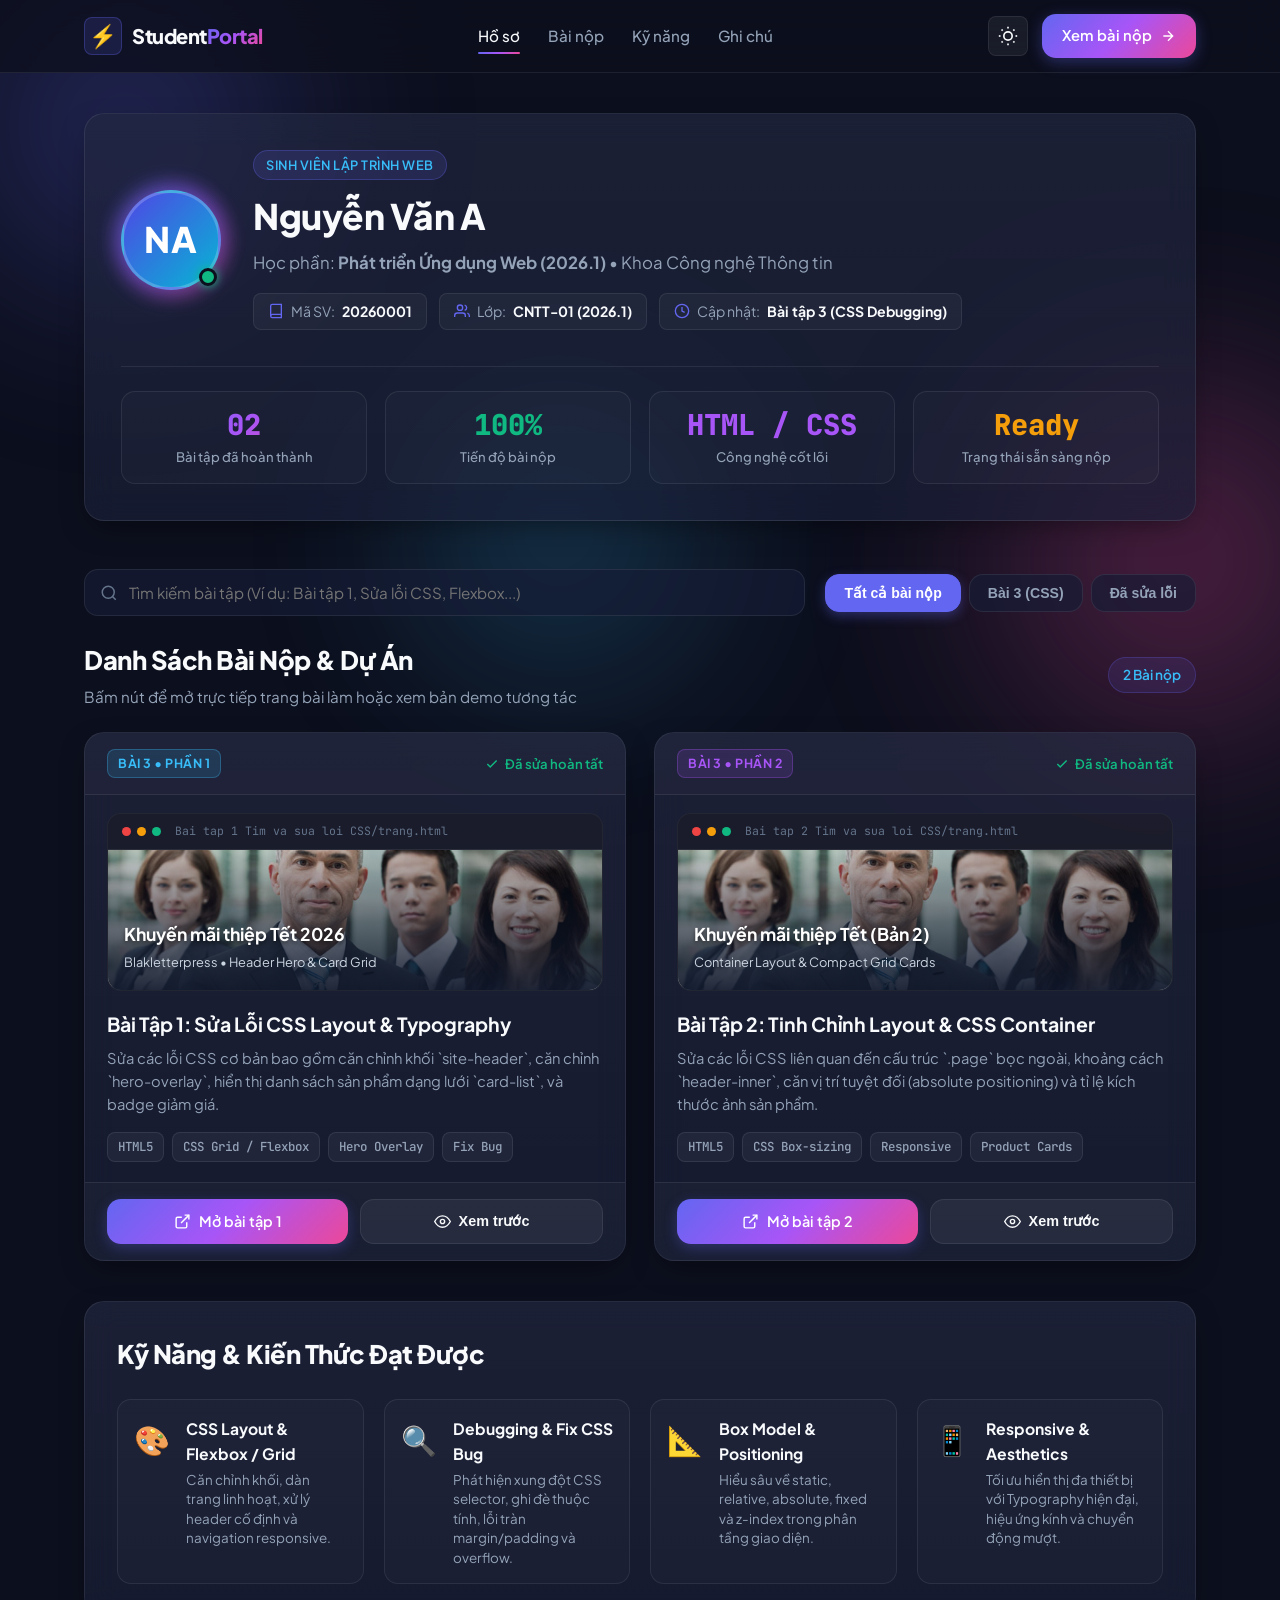
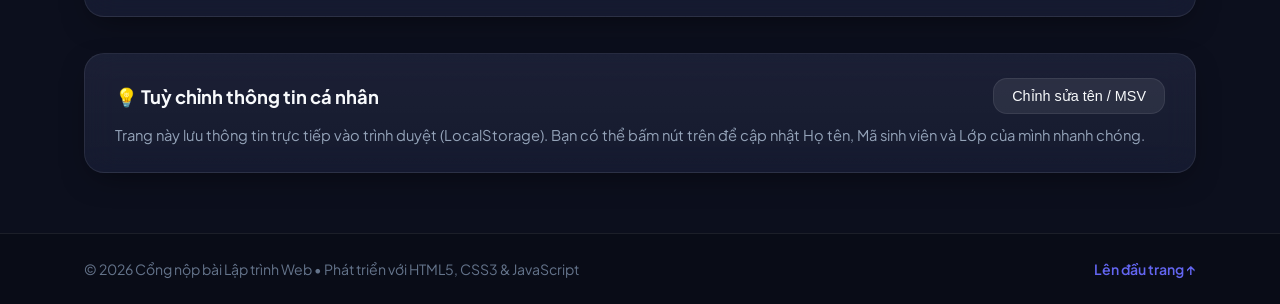
==== index.html @ 97870284 "Initial commit" ====
<!DOCTYPE html>
<html lang="vi">
<head>
    <meta charset="UTF-8">
    <meta name="viewport" content="width=device-width, initial-scale=1.0">
    <title>Cổng Bài Nộp & Trang Cá Nhân — Lập Trình Web</title>
    <!-- Google Fonts -->
    <link rel="preconnect" href="https://fonts.googleapis.com">
    <link rel="preconnect" href="https://fonts.gstatic.com" crossorigin>
    <link href="https://fonts.googleapis.com/css2?family=Plus+Jakarta+Sans:wght@300;400;500;600;700;800&family=JetBrains+Mono:wght@400;500;600&display=swap" rel="stylesheet">
    <link rel="stylesheet" href="style.css">
</head>
<body class="dark-theme">
    <!-- Animated Background Glows -->
    <div class="glow-orb orb-1"></div>
    <div class="glow-orb orb-2"></div>
    <div class="glow-orb orb-3"></div>

    <!-- Navigation Bar -->
    <header class="navbar">
        <div class="nav-container">
            <div class="logo">
                <span class="logo-icon">⚡</span>
                <span class="logo-text">Student<span class="gradient-text">Portal</span></span>
            </div>

            <nav class="nav-menu">
                <a href="#profile" class="nav-link active">Hồ sơ</a>
                <a href="#assignments" class="nav-link">Bài nộp</a>
                <a href="#skills" class="nav-link">Kỹ năng</a>
                <a href="#notes" class="nav-link">Ghi chú</a>
            </nav>

            <div class="nav-actions">
                <button id="themeToggle" class="btn-icon" title="Đổi giao diện Sáng / Tối">
                    <svg class="sun-icon" viewBox="0 0 24 24" fill="none" stroke="currentColor" stroke-width="2">
                        <circle cx="12" cy="12" r="5"></circle>
                        <line x1="12" y1="1" x2="12" y2="3"></line>
                        <line x1="12" y1="21" x2="12" y2="23"></line>
                        <line x1="4.22" y1="4.22" x2="5.64" y2="5.64"></line>
                        <line x1="18.36" y1="18.36" x2="19.78" y2="19.78"></line>
                        <line x1="1" y1="12" x2="3" y2="12"></line>
                        <line x1="21" y1="12" x2="23" y2="12"></line>
                        <line x1="4.22" y1="19.78" x2="5.64" y2="18.36"></line>
                        <line x1="18.36" y1="5.64" x2="19.78" y2="4.22"></line>
                    </svg>
                    <svg class="moon-icon" viewBox="0 0 24 24" fill="none" stroke="currentColor" stroke-width="2">
                        <path d="M21 12.79A9 9 0 1 1 11.21 3 7 7 0 0 0 21 12.79z"></path>
                    </svg>
                </button>
                <a href="#assignments" class="btn-primary">
                    <span>Xem bài nộp</span>
                    <svg viewBox="0 0 24 24" fill="none" stroke="currentColor" stroke-width="2" class="btn-arrow">
                        <path d="M5 12h14M12 5l7 7-7 7"/>
                    </svg>
                </a>
            </div>
        </div>
    </header>

    <main class="container">
        <!-- Hero & Profile Section -->
        <section id="profile" class="profile-section">
            <div class="profile-card glass-card">
                <div class="profile-header">
                    <div class="avatar-wrapper">
                        <div class="avatar-glow"></div>
                        <div class="avatar" id="userAvatar">
                            <span class="avatar-letter">SV</span>
                        </div>
                        <div class="status-badge online" title="Đang trực tuyến"></div>
                    </div>
                    <div class="profile-info">
                        <div class="badge-role">Sinh viên Lập trình Web</div>
                        <h1 class="student-name" id="studentName">Nguyễn Văn A</h1>
                        <p class="student-desc">
                            Học phần: <strong>Phát triển Ứng dụng Web (2026.1)</strong> &bull; Khoa Công nghệ Thông tin
                        </p>
                        
                        <div class="student-meta-tags">
                            <span class="meta-tag">
                                <svg viewBox="0 0 24 24" fill="none" stroke="currentColor" stroke-width="2"><path d="M4 19.5A2.5 2.5 0 0 1 6.5 17H20"></path><path d="M6.5 2H20v20H6.5A2.5 2.5 0 0 1 4 19.5v-15A2.5 2.5 0 0 1 6.5 2z"></path></svg>
                                Mã SV: <strong id="studentIdText">20260001</strong>
                            </span>
                            <span class="meta-tag">
                                <svg viewBox="0 0 24 24" fill="none" stroke="currentColor" stroke-width="2"><path d="M17 21v-2a4 4 0 0 0-4-4H5a4 4 0 0 0-4 4v2"></path><circle cx="9" cy="7" r="4"></circle><path d="M23 21v-2a4 4 0 0 0-3-3.87"></path><path d="M16 3.13a4 4 0 0 1 0 7.75"></path></svg>
                                Lớp: <strong id="studentClassText">CNTT-01</strong>
                            </span>
                            <span class="meta-tag">
                                <svg viewBox="0 0 24 24" fill="none" stroke="currentColor" stroke-width="2"><circle cx="12" cy="12" r="10"></circle><polyline points="12 6 12 12 16 14"></polyline></svg>
                                Cập nhật: <strong>Bài tập 3 (CSS Debugging)</strong>
                            </span>
                        </div>
                    </div>
                </div>

                <!-- Stats Counter -->
                <div class="stats-grid">
                    <div class="stat-box">
                        <div class="stat-number gradient-text" id="completedCount">02</div>
                        <div class="stat-label">Bài tập đã hoàn thành</div>
                    </div>
                    <div class="stat-box">
                        <div class="stat-number green-text">100%</div>
                        <div class="stat-label">Tiến độ bài nộp</div>
                    </div>
                    <div class="stat-box">
                        <div class="stat-number purple-text">HTML / CSS</div>
                        <div class="stat-label">Công nghệ cốt lõi</div>
                    </div>
                    <div class="stat-box">
                        <div class="stat-number orange-text">Ready</div>
                        <div class="stat-label">Trạng thái sẵn sàng nộp</div>
                    </div>
                </div>
            </div>
        </section>

        <!-- Search and Filter Bar -->
        <section class="filter-section">
            <div class="search-box">
                <svg class="search-icon" viewBox="0 0 24 24" fill="none" stroke="currentColor" stroke-width="2">
                    <circle cx="11" cy="11" r="8"></circle>
                    <line x1="21" y1="21" x2="16.65" y2="16.65"></line>
                </svg>
                <input type="text" id="searchInput" placeholder="Tìm kiếm bài tập (Ví dụ: Bài tập 1, Sửa lỗi CSS, Flexbox...)" autocomplete="off">
            </div>

            <div class="filter-buttons">
                <button class="filter-btn active" data-filter="all">Tất cả bài nộp</button>
                <button class="filter-btn" data-filter="bai3">Bài 3 (CSS)</button>
                <button class="filter-btn" data-filter="completed">Đã sửa lỗi</button>
            </div>
        </section>

        <!-- Assignments Section -->
        <section id="assignments" class="assignments-section">
            <div class="section-title-wrap">
                <div>
                    <h2 class="section-title">Danh Sách Bài Nộp & Dự Án</h2>
                    <p class="section-subtitle">Bấm nút để mở trực tiếp trang bài làm hoặc xem bản demo tương tác</p>
                </div>
                <div class="badge-count" id="itemCountBadge">2 Bài nộp</div>
            </div>

            <div class="assignment-grid" id="assignmentGrid">
                
                <!-- Card 1: Bài tập 1 -->
                <div class="assignment-card glass-card" data-category="bai3 completed" data-title="bài tập 1 tìm và sửa lỗi css blakletterpress thiệp tết 2026">
                    <div class="card-header-bar">
                        <span class="card-badge bg-blue">Bài 3 &bull; Phần 1</span>
                        <span class="card-status verified">
                            <svg viewBox="0 0 24 24" fill="none" stroke="currentColor" stroke-width="2.5"><polyline points="20 6 9 17 4 12"></polyline></svg>
                            Đã sửa hoàn tất
                        </span>
                    </div>

                    <div class="card-preview">
                        <div class="preview-mockup">
                            <div class="mockup-header">
                                <span class="dot red"></span>
                                <span class="dot yellow"></span>
                                <span class="dot green"></span>
                                <span class="mockup-url">Bai tap 1 Tim va sua loi CSS/trang.html</span>
                            </div>
                            <div class="mockup-thumbnail thumb-1">
                                <div class="thumb-overlay">
                                    <span class="thumb-title">Khuyến mãi thiệp Tết 2026</span>
                                    <span class="thumb-sub">Blakletterpress &bull; Header Hero & Card Grid</span>
                                </div>
                            </div>
                        </div>
                    </div>

                    <div class="card-content">
                        <h3 class="card-title">Bài Tập 1: Sửa Lỗi CSS Layout & Typography</h3>
                        <p class="card-desc">
                            Sửa các lỗi CSS cơ bản bao gồm căn chỉnh khối `site-header`, căn chỉnh `hero-overlay`, hiển thị danh sách sản phẩm dạng lưới `card-list`, và badge giảm giá.
                        </p>

                        <div class="card-tags">
                            <span class="tag">HTML5</span>
                            <span class="tag">CSS Grid / Flexbox</span>
                            <span class="tag">Hero Overlay</span>
                            <span class="tag">Fix Bug</span>
                        </div>
                    </div>

                    <div class="card-footer">
                        <a href="./Bai tap 1 Tim va sua loi CSS/trang.html" target="_blank" class="btn-action btn-open">
                            <svg viewBox="0 0 24 24" fill="none" stroke="currentColor" stroke-width="2">
                                <path d="M18 13v6a2 2 0 0 1-2 2H5a2 2 0 0 1-2-2V8a2 2 0 0 1 2-2h6"></path>
                                <polyline points="15 3 21 3 21 9"></polyline>
                                <line x1="10" y1="14" x2="21" y2="3"></line>
                            </svg>
                            <span>Mở bài tập 1</span>
                        </a>
                        <button class="btn-action btn-preview" onclick="openPreviewModal('./Bai tap 1 Tim va sua loi CSS/trang.html', 'Bài Tập 1: Tìm và Sửa Lỗi CSS')">
                            <svg viewBox="0 0 24 24" fill="none" stroke="currentColor" stroke-width="2">
                                <path d="M1 12s4-8 11-8 11 8 11 8-4 8-11 8-11-8-11-8z"></path>
                                <circle cx="12" cy="12" r="3"></circle>
                            </svg>
                            <span>Xem trước</span>
                        </button>
                    </div>
                </div>

                <!-- Card 2: Bài tập 2 -->
                <div class="assignment-card glass-card" data-category="bai3 completed" data-title="bài tập 2 tìm và sửa lỗi css blakletterpress layout responsive">
                    <div class="card-header-bar">
                        <span class="card-badge bg-purple">Bài 3 &bull; Phần 2</span>
                        <span class="card-status verified">
                            <svg viewBox="0 0 24 24" fill="none" stroke="currentColor" stroke-width="2.5"><polyline points="20 6 9 17 4 12"></polyline></svg>
                            Đã sửa hoàn tất
                        </span>
                    </div>

                    <div class="card-preview">
                        <div class="preview-mockup">
                            <div class="mockup-header">
                                <span class="dot red"></span>
                                <span class="dot yellow"></span>
                                <span class="dot green"></span>
                                <span class="mockup-url">Bai tap 2 Tim va sua loi CSS/trang.html</span>
                            </div>
                            <div class="mockup-thumbnail thumb-2">
                                <div class="thumb-overlay">
                                    <span class="thumb-title">Khuyến mãi thiệp Tết (Bản 2)</span>
                                    <span class="thumb-sub">Container Layout & Compact Grid Cards</span>
                                </div>
                            </div>
                        </div>
                    </div>

                    <div class="card-content">
                        <h3 class="card-title">Bài Tập 2: Tinh Chỉnh Layout & CSS Container</h3>
                        <p class="card-desc">
                            Sửa các lỗi CSS liên quan đến cấu trúc `.page` bọc ngoài, khoảng cách `header-inner`, căn vị trí tuyệt đối (absolute positioning) và tỉ lệ kích thước ảnh sản phẩm.
                        </p>

                        <div class="card-tags">
                            <span class="tag">HTML5</span>
                            <span class="tag">CSS Box-sizing</span>
                            <span class="tag">Responsive</span>
                            <span class="tag">Product Cards</span>
                        </div>
                    </div>

                    <div class="card-footer">
                        <a href="./Bai tap 2 Tim va sua loi CSS/trang.html" target="_blank" class="btn-action btn-open">
                            <svg viewBox="0 0 24 24" fill="none" stroke="currentColor" stroke-width="2">
                                <path d="M18 13v6a2 2 0 0 1-2 2H5a2 2 0 0 1-2-2V8a2 2 0 0 1 2-2h6"></path>
                                <polyline points="15 3 21 3 21 9"></polyline>
                                <line x1="10" y1="14" x2="21" y2="3"></line>
                            </svg>
                            <span>Mở bài tập 2</span>
                        </a>
                        <button class="btn-action btn-preview" onclick="openPreviewModal('./Bai tap 2 Tim va sua loi CSS/trang.html', 'Bài Tập 2: Tìm và Sửa Lỗi CSS')">
                            <svg viewBox="0 0 24 24" fill="none" stroke="currentColor" stroke-width="2">
                                <path d="M1 12s4-8 11-8 11 8 11 8-4 8-11 8-11-8-11-8z"></path>
                                <circle cx="12" cy="12" r="3"></circle>
                            </svg>
                            <span>Xem trước</span>
                        </button>
                    </div>
                </div>

            </div>
        </section>

        <!-- Technical Skills Section -->
        <section id="skills" class="skills-section">
            <div class="glass-card skills-card">
                <h2 class="section-title">Kỹ Năng & Kiến Thức Đạt Được</h2>
                <div class="skills-grid">
                    <div class="skill-item">
                        <div class="skill-icon-box">🎨</div>
                        <div class="skill-details">
                            <h4>CSS Layout & Flexbox / Grid</h4>
                            <p>Căn chỉnh khối, dàn trang linh hoạt, xử lý header cố định và navigation responsive.</p>
                        </div>
                    </div>
                    <div class="skill-item">
                        <div class="skill-icon-box">🔍</div>
                        <div class="skill-details">
                            <h4>Debugging & Fix CSS Bug</h4>
                            <p>Phát hiện xung đột CSS selector, ghi đè thuộc tính, lỗi tràn margin/padding và overflow.</p>
                        </div>
                    </div>
                    <div class="skill-item">
                        <div class="skill-icon-box">📐</div>
                        <div class="skill-details">
                            <h4>Box Model & Positioning</h4>
                            <p>Hiểu sâu về static, relative, absolute, fixed và z-index trong phân tầng giao diện.</p>
                        </div>
                    </div>
                    <div class="skill-item">
                        <div class="skill-icon-box">📱</div>
                        <div class="skill-details">
                            <h4>Responsive & Aesthetics</h4>
                            <p>Tối ưu hiển thị đa thiết bị với Typography hiện đại, hiệu ứng kính và chuyển động mượt.</p>
                        </div>
                    </div>
                </div>
            </div>
        </section>

        <!-- Quick Edit Info Modal / Note -->
        <section id="notes" class="notes-section">
            <div class="glass-card notes-card">
                <div class="notes-header">
                    <h3>💡 Tuỳ chỉnh thông tin cá nhân</h3>
                    <button class="btn-secondary" id="btnEditInfo">Chỉnh sửa tên / MSV</button>
                </div>
                <p class="notes-text">
                    Trang này lưu thông tin trực tiếp vào trình duyệt (LocalStorage). Bạn có thể bấm nút trên để cập nhật Họ tên, Mã sinh viên và Lớp của mình nhanh chóng.
                </p>
            </div>
        </section>
    </main>

    <!-- Footer -->
    <footer class="site-footer">
        <div class="container footer-content">
            <p>&copy; 2026 Cổng nộp bài Lập trình Web &bull; Phát triển với HTML5, CSS3 & JavaScript</p>
            <p class="footer-links">
                <a href="#profile">Lên đầu trang &uarr;</a>
            </p>
        </div>
    </footer>

    <!-- Iframe Live Preview Modal -->
    <div id="previewModal" class="modal-backdrop">
        <div class="modal-container glass-card">
            <div class="modal-header">
                <div class="modal-title-wrap">
                    <span class="modal-dot"></span>
                    <h3 id="modalTitle">Xem trước bài làm</h3>
                </div>
                <div class="modal-controls">
                    <button class="modal-btn" id="btnModalOpenTab" title="Mở sang tab mới">
                        <svg viewBox="0 0 24 24" fill="none" stroke="currentColor" stroke-width="2"><path d="M18 13v6a2 2 0 0 1-2 2H5a2 2 0 0 1-2-2V8a2 2 0 0 1 2-2h6"></path><polyline points="15 3 21 3 21 9"></polyline><line x1="10" y1="14" x2="21" y2="3"></line></svg>
                    </button>
                    <button class="modal-btn modal-close" onclick="closePreviewModal()" title="Đóng preview">
                        <svg viewBox="0 0 24 24" fill="none" stroke="currentColor" stroke-width="2"><line x1="18" y1="6" x2="6" y2="18"></line><line x1="6" y1="6" x2="18" y2="18"></line></svg>
                    </button>
                </div>
            </div>
            <div class="modal-body">
                <div class="iframe-loading" id="iframeLoader">
                    <div class="spinner"></div>
                    <p>Đang tải bản xem trước...</p>
                </div>
                <iframe id="previewIframe" src="" frameborder="0"></iframe>
            </div>
        </div>
    </div>

    <!-- Edit Info Modal -->
    <div id="editModal" class="modal-backdrop">
        <div class="modal-container glass-card modal-small">
            <div class="modal-header">
                <h3>Cập nhật thông tin cá nhân</h3>
                <button class="modal-btn modal-close" onclick="closeEditModal()">
                    <svg viewBox="0 0 24 24" fill="none" stroke="currentColor" stroke-width="2"><line x1="18" y1="6" x2="6" y2="18"></line><line x1="6" y1="6" x2="18" y2="18"></line></svg>
                </button>
            </div>
            <form id="editInfoForm" class="edit-form">
                <div class="form-group">
                    <label for="inputName">Họ và Tên</label>
                    <input type="text" id="inputName" required placeholder="Ví dụ: Nguyễn Văn A">
                </div>
                <div class="form-group">
                    <label for="inputId">Mã Sinh Viên</label>
                    <input type="text" id="inputId" required placeholder="Ví dụ: 20260001">
                </div>
                <div class="form-group">
                    <label for="inputClass">Lớp Học Phần</label>
                    <input type="text" id="inputClass" required placeholder="Ví dụ: CNTT-01 (2026.1)">
                </div>
                <div class="form-actions">
                    <button type="button" class="btn-secondary" onclick="closeEditModal()">Hủy</button>
                    <button type="submit" class="btn-primary">Lưu thông tin</button>
                </div>
            </form>
        </div>
    </div>

    <!-- Toast Notification Container -->
    <div id="toastContainer" class="toast-container"></div>

    <script src="script.js"></script>
</body>
</html>
---- style.css ----
/* ==========================================================
   PORTAL STYLE - MODERN GLASSMORPHISM & VIBRANT PALETTE
   ========================================================== */

:root {
    /* Color Palette - Dark Mode (Default) */
    --bg-main: #0c0f1d;
    --bg-secondary: #13182e;
    --card-bg: rgba(22, 28, 54, 0.65);
    --card-border: rgba(255, 255, 255, 0.08);
    --card-hover-border: rgba(99, 102, 241, 0.4);
    
    --text-primary: #f8fafc;
    --text-secondary: #94a3b8;
    --text-muted: #64748b;

    --accent-blue: #38bdf8;
    --accent-indigo: #6366f1;
    --accent-purple: #a855f7;
    --accent-pink: #ec4899;
    --accent-green: #10b981;
    --accent-orange: #f59e0b;

    --gradient-primary: linear-gradient(135deg, #6366f1 0%, #a855f7 50%, #ec4899 100%);
    --gradient-blue: linear-gradient(135deg, #0284c7 0%, #38bdf8 100%);
    --gradient-card: linear-gradient(180deg, rgba(255, 255, 255, 0.04) 0%, rgba(255, 255, 255, 0.01) 100%);

    --glass-blur: blur(16px);
    --shadow-soft: 0 10px 30px -10px rgba(0, 0, 0, 0.5);
    --shadow-glow: 0 0 25px rgba(99, 102, 241, 0.25);
    
    --radius-sm: 8px;
    --radius-md: 14px;
    --radius-lg: 20px;
    --radius-full: 9999px;

    --font-main: 'Plus Jakarta Sans', -apple-system, BlinkMacSystemFont, 'Segoe UI', Roboto, sans-serif;
    --font-mono: 'JetBrains Mono', monospace;
    --transition: all 0.3s cubic-bezier(0.16, 1, 0.3, 1);
}

/* Light Theme Variables */
body.light-theme {
    --bg-main: #f1f5f9;
    --bg-secondary: #e2e8f0;
    --card-bg: rgba(255, 255, 255, 0.85);
    --card-border: rgba(0, 0, 0, 0.08);
    --card-hover-border: rgba(99, 102, 241, 0.5);
    
    --text-primary: #0f172a;
    --text-secondary: #475569;
    --text-muted: #94a3b8;

    --shadow-soft: 0 10px 30px -10px rgba(0, 0, 0, 0.08);
    --shadow-glow: 0 0 25px rgba(99, 102, 241, 0.15);
}

/* Base Resets */
*, *::before, *::after {
    margin: 0;
    padding: 0;
    box-sizing: border-box;
}

html {
    scroll-behavior: smooth;
}

body {
    font-family: var(--font-main);
    background-color: var(--bg-main);
    color: var(--text-primary);
    min-height: 100vh;
    line-height: 1.6;
    position: relative;
    overflow-x: hidden;
    transition: background-color 0.4s ease, color 0.4s ease;
}

/* Background Animated Glowing Orbs */
.glow-orb {
    position: fixed;
    border-radius: 50%;
    filter: blur(100px);
    z-index: -1;
    pointer-events: none;
    opacity: 0.45;
    animation: floatOrb 18s infinite alternate ease-in-out;
}

.orb-1 {
    width: 450px;
    height: 450px;
    background: radial-gradient(circle, #6366f1, transparent 70%);
    top: -100px;
    left: -100px;
}

.orb-2 {
    width: 500px;
    height: 500px;
    background: radial-gradient(circle, #ec4899, transparent 70%);
    bottom: 10%;
    right: -150px;
    animation-delay: -5s;
}

.orb-3 {
    width: 350px;
    height: 350px;
    background: radial-gradient(circle, #38bdf8, transparent 70%);
    top: 40%;
    left: 30%;
    animation-delay: -10s;
}

@keyframes floatOrb {
    0% { transform: translate(0, 0) scale(1); }
    50% { transform: translate(60px, 40px) scale(1.1); }
    100% { transform: translate(-40px, 80px) scale(0.95); }
}

/* Glassmorphism Card Utility */
.glass-card {
    background: var(--card-bg);
    background-image: var(--gradient-card);
    backdrop-filter: var(--glass-blur);
    -webkit-backdrop-filter: var(--glass-blur);
    border: 1px solid var(--card-border);
    border-radius: var(--radius-lg);
    box-shadow: var(--shadow-soft);
    transition: var(--transition);
}

.container {
    max-width: 1160px;
    margin: 0 auto;
    padding: 0 24px;
}

/* Typography & Helpers */
.gradient-text {
    background: var(--gradient-primary);
    -webkit-background-clip: text;
    -webkit-text-fill-color: transparent;
}

.green-text { color: var(--accent-green); }
.purple-text { color: var(--accent-purple); }
.orange-text { color: var(--accent-orange); }

/* ==========================================================
   NAVIGATION BAR
   ========================================================== */
.navbar {
    position: sticky;
    top: 0;
    z-index: 100;
    backdrop-filter: blur(20px);
    -webkit-backdrop-filter: blur(20px);
    background: rgba(12, 15, 29, 0.75);
    border-bottom: 1px solid var(--card-border);
    transition: var(--transition);
}

body.light-theme .navbar {
    background: rgba(241, 245, 249, 0.85);
}

.nav-container {
    max-width: 1160px;
    margin: 0 auto;
    padding: 14px 24px;
    display: flex;
    align-items: center;
    justify-content: space-between;
}

.logo {
    display: flex;
    align-items: center;
    gap: 10px;
    font-size: 1.25rem;
    font-weight: 800;
    letter-spacing: -0.5px;
    text-decoration: none;
    color: var(--text-primary);
}

.logo-icon {
    font-size: 1.4rem;
    display: flex;
    align-items: center;
    justify-content: center;
    width: 38px;
    height: 38px;
    background: rgba(99, 102, 241, 0.15);
    border: 1px solid rgba(99, 102, 241, 0.3);
    border-radius: var(--radius-sm);
}

.nav-menu {
    display: flex;
    align-items: center;
    gap: 28px;
}

.nav-link {
    color: var(--text-secondary);
    text-decoration: none;
    font-size: 0.95rem;
    font-weight: 500;
    transition: var(--transition);
    position: relative;
    padding: 6px 0;
}

.nav-link:hover, .nav-link.active {
    color: var(--text-primary);
}

.nav-link.active::after {
    content: '';
    position: absolute;
    bottom: 0;
    left: 0;
    width: 100%;
    height: 2px;
    background: var(--gradient-primary);
    border-radius: var(--radius-full);
}

.nav-actions {
    display: flex;
    align-items: center;
    gap: 14px;
}

/* Button Styles */
.btn-icon {
    background: rgba(255, 255, 255, 0.06);
    border: 1px solid var(--card-border);
    color: var(--text-primary);
    width: 40px;
    height: 40px;
    border-radius: var(--radius-sm);
    display: flex;
    align-items: center;
    justify-content: center;
    cursor: pointer;
    transition: var(--transition);
}

.btn-icon svg {
    width: 20px;
    height: 20px;
}

body.dark-theme .sun-icon { display: block; }
body.dark-theme .moon-icon { display: none; }
body.light-theme .sun-icon { display: none; }
body.light-theme .moon-icon { display: block; }

.btn-icon:hover {
    background: rgba(255, 255, 255, 0.12);
    transform: translateY(-2px);
}

.btn-primary {
    background: var(--gradient-primary);
    color: #ffffff;
    border: none;
    padding: 10px 20px;
    border-radius: var(--radius-md);
    font-weight: 600;
    font-size: 0.92rem;
    display: inline-flex;
    align-items: center;
    gap: 8px;
    text-decoration: none;
    cursor: pointer;
    transition: var(--transition);
    box-shadow: 0 4px 15px rgba(99, 102, 241, 0.35);
}

.btn-primary:hover {
    transform: translateY(-2px);
    box-shadow: 0 8px 25px rgba(99, 102, 241, 0.5);
}

.btn-primary .btn-arrow {
    width: 16px;
    height: 16px;
    transition: transform 0.2s ease;
}

.btn-primary:hover .btn-arrow {
    transform: translateX(3px);
}

.btn-secondary {
    background: rgba(255, 255, 255, 0.08);
    color: var(--text-primary);
    border: 1px solid var(--card-border);
    padding: 9px 18px;
    border-radius: var(--radius-md);
    font-weight: 500;
    font-size: 0.9rem;
    cursor: pointer;
    transition: var(--transition);
}

.btn-secondary:hover {
    background: rgba(255, 255, 255, 0.15);
    border-color: rgba(255, 255, 255, 0.2);
}

/* ==========================================================
   PROFILE HERO SECTION
   ========================================================== */
.profile-section {
    padding: 40px 0 20px 0;
}

.profile-card {
    padding: 36px;
}

.profile-header {
    display: flex;
    align-items: center;
    gap: 32px;
    margin-bottom: 36px;
}

.avatar-wrapper {
    position: relative;
    flex-shrink: 0;
}

.avatar {
    width: 100px;
    height: 100px;
    border-radius: 50%;
    background: linear-gradient(135deg, #4f46e5, #06b6d4);
    display: flex;
    align-items: center;
    justify-content: center;
    border: 3px solid rgba(255, 255, 255, 0.2);
    box-shadow: var(--shadow-glow);
    position: relative;
    z-index: 2;
}

.avatar-letter {
    font-size: 2.2rem;
    font-weight: 800;
    color: #ffffff;
    letter-spacing: 1px;
}

.avatar-glow {
    position: absolute;
    inset: -6px;
    border-radius: 50%;
    background: var(--gradient-primary);
    opacity: 0.6;
    filter: blur(10px);
    z-index: 1;
    animation: pulseGlow 4s infinite alternate ease-in-out;
}

@keyframes pulseGlow {
    0% { transform: scale(0.95); opacity: 0.4; }
    100% { transform: scale(1.08); opacity: 0.8; }
}

.status-badge {
    position: absolute;
    bottom: 4px;
    right: 4px;
    width: 18px;
    height: 18px;
    border-radius: 50%;
    border: 3px solid var(--bg-main);
    z-index: 3;
}

.status-badge.online {
    background-color: var(--accent-green);
    box-shadow: 0 0 10px var(--accent-green);
}

.badge-role {
    display: inline-block;
    padding: 4px 12px;
    background: rgba(99, 102, 241, 0.15);
    border: 1px solid rgba(99, 102, 241, 0.3);
    color: var(--accent-blue);
    font-size: 0.8rem;
    font-weight: 600;
    border-radius: var(--radius-full);
    margin-bottom: 8px;
    text-transform: uppercase;
    letter-spacing: 0.5px;
}

.student-name {
    font-size: 2.2rem;
    font-weight: 800;
    letter-spacing: -0.5px;
    margin-bottom: 6px;
}

.student-desc {
    color: var(--text-secondary);
    font-size: 1.05rem;
    margin-bottom: 16px;
}

.student-meta-tags {
    display: flex;
    flex-wrap: wrap;
    gap: 12px;
}

.meta-tag {
    display: inline-flex;
    align-items: center;
    gap: 7px;
    background: rgba(255, 255, 255, 0.04);
    border: 1px solid var(--card-border);
    padding: 6px 14px;
    border-radius: var(--radius-sm);
    font-size: 0.88rem;
    color: var(--text-secondary);
}

.meta-tag svg {
    width: 16px;
    height: 16px;
    color: var(--accent-indigo);
}

.meta-tag strong {
    color: var(--text-primary);
}

/* Stats Counter Grid */
.stats-grid {
    display: grid;
    grid-template-columns: repeat(4, 1fr);
    gap: 18px;
    padding-top: 24px;
    border-top: 1px solid var(--card-border);
}

.stat-box {
    background: rgba(255, 255, 255, 0.02);
    border: 1px solid var(--card-border);
    border-radius: var(--radius-md);
    padding: 16px 20px;
    text-align: center;
    transition: var(--transition);
}

.stat-box:hover {
    background: rgba(255, 255, 255, 0.05);
    transform: translateY(-2px);
}

.stat-number {
    font-size: 1.8rem;
    font-weight: 800;
    font-family: var(--font-mono);
    line-height: 1.2;
    margin-bottom: 4px;
}

.stat-label {
    font-size: 0.82rem;
    color: var(--text-secondary);
    font-weight: 500;
}

/* ==========================================================
   FILTER & SEARCH SECTION
   ========================================================== */
.filter-section {
    display: flex;
    align-items: center;
    justify-content: space-between;
    gap: 20px;
    margin: 28px 0 24px 0;
    flex-wrap: wrap;
}

.search-box {
    position: relative;
    flex: 1;
    min-width: 280px;
}

.search-icon {
    position: absolute;
    left: 16px;
    top: 50%;
    transform: translateY(-50%);
    width: 18px;
    height: 18px;
    color: var(--text-muted);
}

.search-box input {
    width: 100%;
    padding: 13px 16px 13px 44px;
    background: var(--card-bg);
    border: 1px solid var(--card-border);
    border-radius: var(--radius-md);
    color: var(--text-primary);
    font-family: var(--font-main);
    font-size: 0.95rem;
    transition: var(--transition);
    outline: none;
}

.search-box input:focus {
    border-color: var(--accent-indigo);
    box-shadow: 0 0 0 3px rgba(99, 102, 241, 0.2);
}

.filter-buttons {
    display: flex;
    gap: 8px;
}

.filter-btn {
    background: var(--card-bg);
    border: 1px solid var(--card-border);
    color: var(--text-secondary);
    padding: 10px 18px;
    border-radius: var(--radius-md);
    font-size: 0.88rem;
    font-weight: 600;
    cursor: pointer;
    transition: var(--transition);
}

.filter-btn:hover {
    color: var(--text-primary);
    background: rgba(255, 255, 255, 0.08);
}

.filter-btn.active {
    background: var(--accent-indigo);
    color: #ffffff;
    border-color: var(--accent-indigo);
    box-shadow: 0 4px 12px rgba(99, 102, 241, 0.35);
}

/* ==========================================================
   ASSIGNMENTS SECTION & CARDS
   ========================================================== */
.assignments-section {
    margin-bottom: 40px;
}

.section-title-wrap {
    display: flex;
    align-items: center;
    justify-content: space-between;
    margin-bottom: 22px;
}

.section-title {
    font-size: 1.6rem;
    font-weight: 800;
    letter-spacing: -0.5px;
}

.section-subtitle {
    color: var(--text-secondary);
    font-size: 0.95rem;
    margin-top: 4px;
}

.badge-count {
    background: rgba(99, 102, 241, 0.12);
    border: 1px solid rgba(99, 102, 241, 0.25);
    color: var(--accent-blue);
    padding: 6px 14px;
    border-radius: var(--radius-full);
    font-size: 0.85rem;
    font-weight: 600;
}

.assignment-grid {
    display: grid;
    grid-template-columns: repeat(auto-fit, minmax(480px, 1fr));
    gap: 28px;
}

.assignment-card {
    display: flex;
    flex-direction: column;
    overflow: hidden;
    position: relative;
    border: 1px solid var(--card-border);
    transition: transform 0.35s ease, box-shadow 0.35s ease, border-color 0.35s ease;
}

.assignment-card:hover {
    transform: translateY(-6px);
    border-color: var(--card-hover-border);
    box-shadow: 0 16px 40px -10px rgba(0, 0, 0, 0.5), 0 0 20px rgba(99, 102, 241, 0.2);
}

.card-header-bar {
    padding: 16px 22px;
    display: flex;
    align-items: center;
    justify-content: space-between;
    border-bottom: 1px solid var(--card-border);
    background: rgba(255, 255, 255, 0.02);
}

.card-badge {
    font-size: 0.78rem;
    font-weight: 700;
    padding: 4px 10px;
    border-radius: var(--radius-sm);
    text-transform: uppercase;
    letter-spacing: 0.5px;
}

.card-badge.bg-blue {
    background: rgba(56, 189, 248, 0.15);
    color: var(--accent-blue);
    border: 1px solid rgba(56, 189, 248, 0.3);
}

.card-badge.bg-purple {
    background: rgba(168, 85, 247, 0.15);
    color: var(--accent-purple);
    border: 1px solid rgba(168, 85, 247, 0.3);
}

.card-status {
    display: inline-flex;
    align-items: center;
    gap: 6px;
    font-size: 0.82rem;
    font-weight: 600;
    color: var(--accent-green);
}

.card-status svg {
    width: 14px;
    height: 14px;
}

/* Card Preview Window Mockup */
.card-preview {
    padding: 18px 22px 0 22px;
}

.preview-mockup {
    border-radius: var(--radius-md);
    border: 1px solid var(--card-border);
    background: rgba(0, 0, 0, 0.35);
    overflow: hidden;
}

.mockup-header {
    background: rgba(255, 255, 255, 0.04);
    padding: 8px 14px;
    display: flex;
    align-items: center;
    gap: 6px;
    border-bottom: 1px solid var(--card-border);
}

.mockup-header .dot {
    width: 9px;
    height: 9px;
    border-radius: 50%;
}
.dot.red { background: #ef4444; }
.dot.yellow { background: #f59e0b; }
.dot.green { background: #10b981; }

.mockup-url {
    font-size: 0.72rem;
    font-family: var(--font-mono);
    color: var(--text-muted);
    margin-left: 8px;
    white-space: nowrap;
    overflow: hidden;
    text-overflow: ellipsis;
}

.mockup-thumbnail {
    height: 140px;
    display: flex;
    align-items: flex-end;
    padding: 16px;
    position: relative;
    background-size: cover;
    background-position: center;
}

.thumb-1 {
    background: linear-gradient(180deg, rgba(15, 23, 42, 0.2) 0%, rgba(15, 23, 42, 0.92) 100%),
                url('./Bai tap 1 Tim va sua loi CSS/images/team-large.jpg');
    background-size: cover;
    background-position: center;
}

.thumb-2 {
    background: linear-gradient(180deg, rgba(15, 23, 42, 0.2) 0%, rgba(15, 23, 42, 0.92) 100%),
                url('./Bai tap 2 Tim va sua loi CSS/images/team-large.jpg');
    background-size: cover;
    background-position: center;
}

.thumb-overlay {
    position: relative;
    z-index: 2;
}

.thumb-title {
    display: block;
    font-size: 1.1rem;
    font-weight: 700;
    color: #ffffff;
    text-shadow: 0 2px 4px rgba(0, 0, 0, 0.6);
}

.thumb-sub {
    font-size: 0.8rem;
    color: #cbd5e1;
}

/* Card Content */
.card-content {
    padding: 20px 22px;
    flex: 1;
}

.card-title {
    font-size: 1.22rem;
    font-weight: 700;
    line-height: 1.35;
    margin-bottom: 10px;
    color: var(--text-primary);
}

.card-desc {
    color: var(--text-secondary);
    font-size: 0.92rem;
    line-height: 1.55;
    margin-bottom: 16px;
}

.card-tags {
    display: flex;
    flex-wrap: wrap;
    gap: 8px;
}

.tag {
    background: rgba(255, 255, 255, 0.05);
    border: 1px solid var(--card-border);
    color: var(--text-secondary);
    font-size: 0.78rem;
    font-weight: 500;
    padding: 4px 10px;
    border-radius: var(--radius-sm);
    font-family: var(--font-mono);
}

/* Card Footer & Action Buttons */
.card-footer {
    padding: 16px 22px;
    border-top: 1px solid var(--card-border);
    background: rgba(255, 255, 255, 0.02);
    display: flex;
    gap: 12px;
}

.btn-action {
    flex: 1;
    display: inline-flex;
    align-items: center;
    justify-content: center;
    gap: 8px;
    padding: 11px 16px;
    border-radius: var(--radius-md);
    font-size: 0.9rem;
    font-weight: 600;
    text-decoration: none;
    cursor: pointer;
    transition: var(--transition);
}

.btn-action svg {
    width: 17px;
    height: 17px;
}

.btn-open {
    background: var(--gradient-primary);
    color: #ffffff;
    border: none;
    box-shadow: 0 4px 14px rgba(99, 102, 241, 0.3);
}

.btn-open:hover {
    transform: translateY(-2px);
    box-shadow: 0 6px 20px rgba(99, 102, 241, 0.5);
}

.btn-preview {
    background: rgba(255, 255, 255, 0.06);
    border: 1px solid var(--card-border);
    color: var(--text-primary);
}

.btn-preview:hover {
    background: rgba(255, 255, 255, 0.14);
    border-color: rgba(255, 255, 255, 0.25);
    transform: translateY(-2px);
}

/* ==========================================================
   SKILLS SECTION
   ========================================================== */
.skills-section {
    margin-bottom: 36px;
}

.skills-card {
    padding: 32px;
}

.skills-grid {
    display: grid;
    grid-template-columns: repeat(auto-fit, minmax(240px, 1fr));
    gap: 20px;
    margin-top: 24px;
}

.skill-item {
    display: flex;
    gap: 16px;
    padding: 16px;
    background: rgba(255, 255, 255, 0.02);
    border: 1px solid var(--card-border);
    border-radius: var(--radius-md);
    transition: var(--transition);
}

.skill-item:hover {
    background: rgba(255, 255, 255, 0.05);
    border-color: var(--card-hover-border);
    transform: translateY(-2px);
}

.skill-icon-box {
    font-size: 1.8rem;
    flex-shrink: 0;
}

.skill-details h4 {
    font-size: 0.98rem;
    font-weight: 700;
    margin-bottom: 4px;
    color: var(--text-primary);
}

.skill-details p {
    font-size: 0.84rem;
    color: var(--text-secondary);
    line-height: 1.45;
}

/* ==========================================================
   NOTES SECTION
   ========================================================== */
.notes-section {
    margin-bottom: 40px;
}

.notes-card {
    padding: 24px 30px;
}

.notes-header {
    display: flex;
    align-items: center;
    justify-content: space-between;
    margin-bottom: 10px;
}

.notes-header h3 {
    font-size: 1.15rem;
    font-weight: 700;
}

.notes-text {
    color: var(--text-secondary);
    font-size: 0.92rem;
}

/* ==========================================================
   FOOTER
   ========================================================== */
.site-footer {
    border-top: 1px solid var(--card-border);
    background: rgba(0, 0, 0, 0.2);
    padding: 24px 0;
    margin-top: 60px;
}

.footer-content {
    display: flex;
    align-items: center;
    justify-content: space-between;
    font-size: 0.88rem;
    color: var(--text-muted);
}

.footer-links a {
    color: var(--accent-indigo);
    text-decoration: none;
    font-weight: 600;
    transition: var(--transition);
}

.footer-links a:hover {
    color: var(--accent-blue);
}

/* ==========================================================
   MODALS (Preview & Edit Info)
   ========================================================== */
.modal-backdrop {
    position: fixed;
    inset: 0;
    background: rgba(4, 7, 18, 0.75);
    backdrop-filter: blur(8px);
    -webkit-backdrop-filter: blur(8px);
    z-index: 1000;
    display: flex;
    align-items: center;
    justify-content: center;
    padding: 24px;
    opacity: 0;
    pointer-events: none;
    transition: opacity 0.3s ease;
}

.modal-backdrop.active {
    opacity: 1;
    pointer-events: auto;
}

.modal-container {
    width: 100%;
    max-width: 1050px;
    height: 85vh;
    display: flex;
    flex-direction: column;
    overflow: hidden;
    transform: scale(0.95) translateY(15px);
    transition: transform 0.3s cubic-bezier(0.16, 1, 0.3, 1);
    background: var(--bg-secondary);
    border: 1px solid rgba(255, 255, 255, 0.15);
    box-shadow: 0 25px 60px rgba(0, 0, 0, 0.7);
}

.modal-backdrop.active .modal-container {
    transform: scale(1) translateY(0);
}

.modal-small {
    max-width: 480px;
    height: auto;
}

.modal-header {
    padding: 16px 24px;
    display: flex;
    align-items: center;
    justify-content: space-between;
    border-bottom: 1px solid var(--card-border);
    background: rgba(255, 255, 255, 0.03);
}

.modal-title-wrap {
    display: flex;
    align-items: center;
    gap: 10px;
}

.modal-dot {
    width: 10px;
    height: 10px;
    border-radius: 50%;
    background: var(--accent-green);
    box-shadow: 0 0 10px var(--accent-green);
}

.modal-header h3 {
    font-size: 1.1rem;
    font-weight: 700;
}

.modal-controls {
    display: flex;
    align-items: center;
    gap: 8px;
}

.modal-btn {
    background: rgba(255, 255, 255, 0.06);
    border: 1px solid var(--card-border);
    color: var(--text-secondary);
    width: 34px;
    height: 34px;
    border-radius: var(--radius-sm);
    display: flex;
    align-items: center;
    justify-content: center;
    cursor: pointer;
    transition: var(--transition);
}

.modal-btn svg {
    width: 18px;
    height: 18px;
}

.modal-btn:hover {
    color: var(--text-primary);
    background: rgba(255, 255, 255, 0.15);
}

.modal-close:hover {
    background: rgba(239, 68, 68, 0.2);
    color: #ef4444;
    border-color: rgba(239, 68, 68, 0.4);
}

.modal-body {
    flex: 1;
    position: relative;
    background: #ffffff;
}

.modal-body iframe {
    width: 100%;
    height: 100%;
    display: block;
    background: #ffffff;
}

.iframe-loading {
    position: absolute;
    inset: 0;
    display: flex;
    flex-direction: column;
    align-items: center;
    justify-content: center;
    gap: 12px;
    background: var(--bg-secondary);
    color: var(--text-secondary);
    z-index: 10;
    transition: opacity 0.3s ease;
}

.iframe-loading.hidden {
    opacity: 0;
    pointer-events: none;
}

.spinner {
    width: 38px;
    height: 38px;
    border: 3px solid rgba(99, 102, 241, 0.2);
    border-top-color: var(--accent-indigo);
    border-radius: 50%;
    animation: spin 0.8s linear infinite;
}

@keyframes spin {
    to { transform: rotate(360deg); }
}

/* Edit Info Form */
.edit-form {
    padding: 24px;
    display: flex;
    flex-direction: column;
    gap: 18px;
}

.form-group {
    display: flex;
    flex-direction: column;
    gap: 8px;
}

.form-group label {
    font-size: 0.86rem;
    font-weight: 600;
    color: var(--text-secondary);
}

.form-group input {
    padding: 11px 14px;
    border-radius: var(--radius-sm);
    background: rgba(255, 255, 255, 0.05);
    border: 1px solid var(--card-border);
    color: var(--text-primary);
    font-family: var(--font-main);
    font-size: 0.92rem;
    outline: none;
    transition: var(--transition);
}

.form-group input:focus {
    border-color: var(--accent-indigo);
    box-shadow: 0 0 0 3px rgba(99, 102, 241, 0.2);
}

.form-actions {
    display: flex;
    justify-content: flex-end;
    gap: 10px;
    margin-top: 10px;
}

/* Toast Notifications */
.toast-container {
    position: fixed;
    bottom: 24px;
    right: 24px;
    z-index: 2000;
    display: flex;
    flex-direction: column;
    gap: 10px;
}

.toast {
    background: var(--bg-secondary);
    border: 1px solid var(--accent-indigo);
    color: var(--text-primary);
    padding: 12px 18px;
    border-radius: var(--radius-md);
    box-shadow: 0 10px 25px rgba(0, 0, 0, 0.4);
    font-size: 0.9rem;
    display: flex;
    align-items: center;
    gap: 10px;
    animation: slideToast 0.3s cubic-bezier(0.16, 1, 0.3, 1);
}

@keyframes slideToast {
    from { transform: translateX(50px); opacity: 0; }
    to { transform: translateX(0); opacity: 1; }
}

/* ==========================================================
   RESPONSIVE DESIGN
   ========================================================== */
@media (max-width: 900px) {
    .assignment-grid {
        grid-template-columns: 1fr;
    }

    .stats-grid {
        grid-template-columns: repeat(2, 1fr);
    }
}

@media (max-width: 650px) {
    .profile-header {
        flex-direction: column;
        text-align: center;
        gap: 18px;
    }

    .student-meta-tags {
        justify-content: center;
    }

    .nav-menu {
        display: none;
    }

    .stats-grid {
        grid-template-columns: 1fr;
    }

    .card-footer {
        flex-direction: column;
    }

    .filter-section {
        flex-direction: column;
        align-items: stretch;
    }

    .filter-buttons {
        overflow-x: auto;
        padding-bottom: 4px;
    }
}
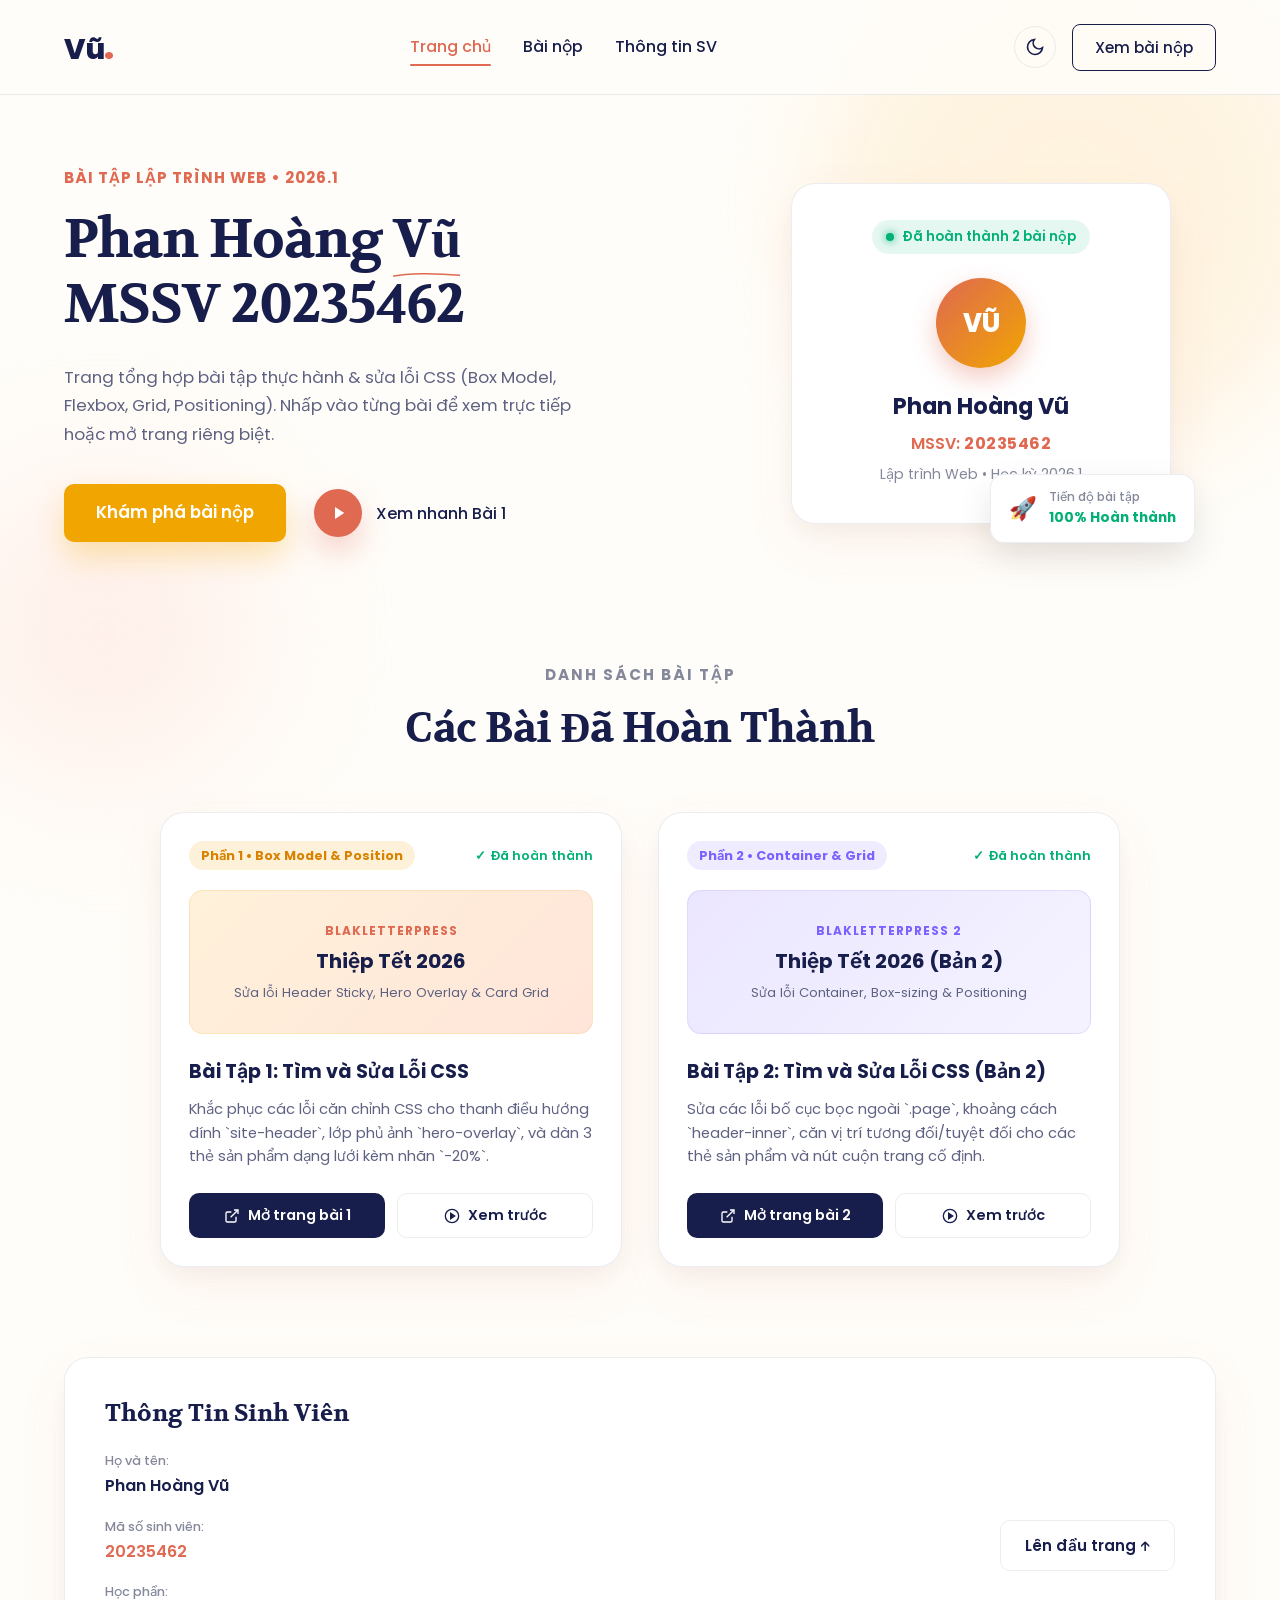
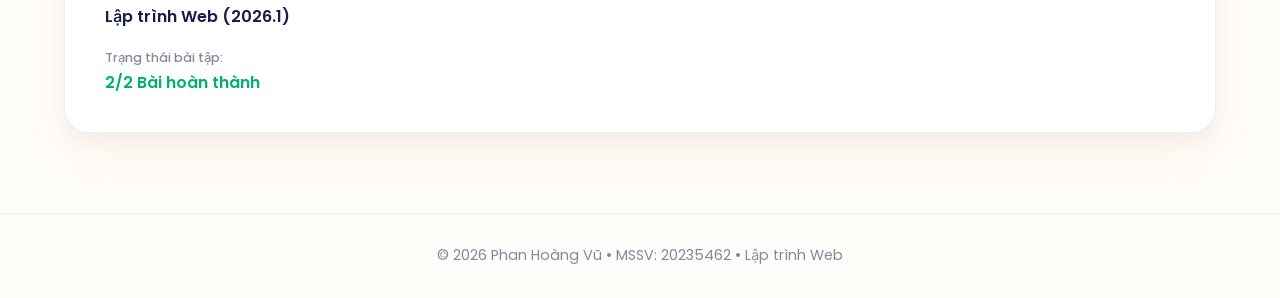
==== commit 5295f961: "feat: redesign web with Jadoo theme, update student info to Phan Hoang Vu 20235462, fix 404 links" ====
--- a/index.html
+++ b/index.html
@@ -3,36 +3,36 @@
 <head>
     <meta charset="UTF-8">
     <meta name="viewport" content="width=device-width, initial-scale=1.0">
-    <title>Cổng Bài Nộp & Trang Cá Nhân — Lập Trình Web</title>
-    <!-- Google Fonts -->
+    <title>Phan Hoàng Vũ — MSSV 20235462 | Cổng Bài Nộp Lập Trình Web</title>
+    
+    <!-- Google Fonts: Volkhov for Jadoo-style serif headers, Poppins & Plus Jakarta Sans for UI -->
     <link rel="preconnect" href="https://fonts.googleapis.com">
     <link rel="preconnect" href="https://fonts.gstatic.com" crossorigin>
-    <link href="https://fonts.googleapis.com/css2?family=Plus+Jakarta+Sans:wght@300;400;500;600;700;800&family=JetBrains+Mono:wght@400;500;600&display=swap" rel="stylesheet">
+    <link href="https://fonts.googleapis.com/css2?family=Plus+Jakarta+Sans:wght@400;500;600;700&family=Poppins:wght@400;500;600;700;800&family=Volkhov:ital,wght@0,700;1,700&display=swap" rel="stylesheet">
+    
     <link rel="stylesheet" href="style.css">
 </head>
-<body class="dark-theme">
-    <!-- Animated Background Glows -->
-    <div class="glow-orb orb-1"></div>
-    <div class="glow-orb orb-2"></div>
-    <div class="glow-orb orb-3"></div>
+<body class="light-theme">
+
+    <!-- Decorative Jadoo-style Ambient Blobs -->
+    <div class="blob-top-right"></div>
+    <div class="blob-center-left"></div>
 
     <!-- Navigation Bar -->
     <header class="navbar">
         <div class="nav-container">
-            <div class="logo">
-                <span class="logo-icon">⚡</span>
-                <span class="logo-text">Student<span class="gradient-text">Portal</span></span>
-            </div>
-
-            <nav class="nav-menu">
-                <a href="#profile" class="nav-link active">Hồ sơ</a>
+            <a href="#" class="logo">
+                <span class="logo-main">Vũ<span class="logo-dot">.</span></span>
+            </a>
+
+            <nav class="nav-menu" id="navMenu">
+                <a href="#hero" class="nav-link active">Trang chủ</a>
                 <a href="#assignments" class="nav-link">Bài nộp</a>
-                <a href="#skills" class="nav-link">Kỹ năng</a>
-                <a href="#notes" class="nav-link">Ghi chú</a>
+                <a href="#info" class="nav-link">Thông tin SV</a>
             </nav>
 
             <div class="nav-actions">
-                <button id="themeToggle" class="btn-icon" title="Đổi giao diện Sáng / Tối">
+                <button id="themeToggle" class="btn-icon" title="Chuyển chế độ Sáng / Tối" aria-label="Toggle Theme">
                     <svg class="sun-icon" viewBox="0 0 24 24" fill="none" stroke="currentColor" stroke-width="2">
                         <circle cx="12" cy="12" r="5"></circle>
                         <line x1="12" y1="1" x2="12" y2="3"></line>
@@ -50,299 +50,230 @@
                 </button>
                 <a href="#assignments" class="btn-primary">
                     <span>Xem bài nộp</span>
-                    <svg viewBox="0 0 24 24" fill="none" stroke="currentColor" stroke-width="2" class="btn-arrow">
-                        <path d="M5 12h14M12 5l7 7-7 7"/>
-                    </svg>
                 </a>
             </div>
         </div>
     </header>
 
-    <main class="container">
-        <!-- Hero & Profile Section -->
-        <section id="profile" class="profile-section">
-            <div class="profile-card glass-card">
-                <div class="profile-header">
-                    <div class="avatar-wrapper">
-                        <div class="avatar-glow"></div>
-                        <div class="avatar" id="userAvatar">
-                            <span class="avatar-letter">SV</span>
-                        </div>
-                        <div class="status-badge online" title="Đang trực tuyến"></div>
-                    </div>
-                    <div class="profile-info">
-                        <div class="badge-role">Sinh viên Lập trình Web</div>
-                        <h1 class="student-name" id="studentName">Nguyễn Văn A</h1>
-                        <p class="student-desc">
-                            Học phần: <strong>Phát triển Ứng dụng Web (2026.1)</strong> &bull; Khoa Công nghệ Thông tin
-                        </p>
-                        
-                        <div class="student-meta-tags">
-                            <span class="meta-tag">
-                                <svg viewBox="0 0 24 24" fill="none" stroke="currentColor" stroke-width="2"><path d="M4 19.5A2.5 2.5 0 0 1 6.5 17H20"></path><path d="M6.5 2H20v20H6.5A2.5 2.5 0 0 1 4 19.5v-15A2.5 2.5 0 0 1 6.5 2z"></path></svg>
-                                Mã SV: <strong id="studentIdText">20260001</strong>
-                            </span>
-                            <span class="meta-tag">
-                                <svg viewBox="0 0 24 24" fill="none" stroke="currentColor" stroke-width="2"><path d="M17 21v-2a4 4 0 0 0-4-4H5a4 4 0 0 0-4 4v2"></path><circle cx="9" cy="7" r="4"></circle><path d="M23 21v-2a4 4 0 0 0-3-3.87"></path><path d="M16 3.13a4 4 0 0 1 0 7.75"></path></svg>
-                                Lớp: <strong id="studentClassText">CNTT-01</strong>
-                            </span>
-                            <span class="meta-tag">
-                                <svg viewBox="0 0 24 24" fill="none" stroke="currentColor" stroke-width="2"><circle cx="12" cy="12" r="10"></circle><polyline points="12 6 12 12 16 14"></polyline></svg>
-                                Cập nhật: <strong>Bài tập 3 (CSS Debugging)</strong>
-                            </span>
-                        </div>
-                    </div>
-                </div>
-
-                <!-- Stats Counter -->
-                <div class="stats-grid">
-                    <div class="stat-box">
-                        <div class="stat-number gradient-text" id="completedCount">02</div>
-                        <div class="stat-label">Bài tập đã hoàn thành</div>
-                    </div>
-                    <div class="stat-box">
-                        <div class="stat-number green-text">100%</div>
-                        <div class="stat-label">Tiến độ bài nộp</div>
-                    </div>
-                    <div class="stat-box">
-                        <div class="stat-number purple-text">HTML / CSS</div>
-                        <div class="stat-label">Công nghệ cốt lõi</div>
-                    </div>
-                    <div class="stat-box">
-                        <div class="stat-number orange-text">Ready</div>
-                        <div class="stat-label">Trạng thái sẵn sàng nộp</div>
-                    </div>
-                </div>
-            </div>
-        </section>
-
-        <!-- Search and Filter Bar -->
-        <section class="filter-section">
-            <div class="search-box">
-                <svg class="search-icon" viewBox="0 0 24 24" fill="none" stroke="currentColor" stroke-width="2">
-                    <circle cx="11" cy="11" r="8"></circle>
-                    <line x1="21" y1="21" x2="16.65" y2="16.65"></line>
-                </svg>
-                <input type="text" id="searchInput" placeholder="Tìm kiếm bài tập (Ví dụ: Bài tập 1, Sửa lỗi CSS, Flexbox...)" autocomplete="off">
-            </div>
-
-            <div class="filter-buttons">
-                <button class="filter-btn active" data-filter="all">Tất cả bài nộp</button>
-                <button class="filter-btn" data-filter="bai3">Bài 3 (CSS)</button>
-                <button class="filter-btn" data-filter="completed">Đã sửa lỗi</button>
+    <main class="main-wrapper">
+        <!-- Hero Section -->
+        <section id="hero" class="hero-section">
+            <div class="hero-content">
+                <div class="hero-tag">
+                    <span>BÀI TẬP LẬP TRÌNH WEB &bull; 2026.1</span>
+                </div>
+                
+                <h1 class="hero-title">
+                    Phan Hoàng <span class="highlight-wrapper">Vũ
+                        <svg class="brush-underline" viewBox="0 0 250 20" fill="none" xmlns="http://www.w3.org/2000/svg">
+                            <path d="M3 14C50 4 150 2 247 11" stroke="#DF6951" stroke-width="6" stroke-linecap="round" />
+                        </svg>
+                    </span>
+                    <br>MSSV 20235462
+                </h1>
+
+                <p class="hero-desc">
+                    Trang tổng hợp bài tập thực hành & sửa lỗi CSS (Box Model, Flexbox, Grid, Positioning). Nhấp vào từng bài để xem trực tiếp hoặc mở trang riêng biệt.
+                </p>
+
+                <div class="hero-cta-group">
+                    <a href="#assignments" class="btn-jadoo-primary">
+                        <span>Khám phá bài nộp</span>
+                    </a>
+                    <button class="btn-jadoo-demo" onclick="openPreviewModal('./Bai tap 1 Tim va sua loi CSS/index.html', 'Bài Tập 1: Tìm và Sửa Lỗi CSS')">
+                        <span class="play-btn-circle">
+                            <svg viewBox="0 0 24 24" fill="currentColor">
+                                <polygon points="6 3 20 12 6 21 6 3"></polygon>
+                            </svg>
+                        </span>
+                        <span class="play-btn-label">Xem nhanh Bài 1</span>
+                    </button>
+                </div>
+            </div>
+
+            <div class="hero-visual">
+                <div class="hero-card-main">
+                    <div class="card-glow-bg"></div>
+                    <div class="student-badge-top">
+                        <span class="dot-status"></span>
+                        <span>Đã hoàn thành 2 bài nộp</span>
+                    </div>
+                    
+                    <div class="student-avatar-large">
+                        <div class="avatar-circle">
+                            <span>VŨ</span>
+                        </div>
+                    </div>
+
+                    <div class="student-details">
+                        <h3>Phan Hoàng Vũ</h3>
+                        <p class="student-id-badge">MSSV: <strong>20235462</strong></p>
+                        <p class="student-sub">Lập trình Web &bull; Học kỳ 2026.1</p>
+                    </div>
+
+                    <!-- Floating Mini Card (Jadoo Travel Style) -->
+                    <div class="floating-mini-card">
+                        <div class="mini-icon">🚀</div>
+                        <div class="mini-info">
+                            <span class="mini-title">Tiến độ bài tập</span>
+                            <span class="mini-status">100% Hoàn thành</span>
+                        </div>
+                    </div>
+                </div>
             </div>
         </section>
 
         <!-- Assignments Section -->
         <section id="assignments" class="assignments-section">
-            <div class="section-title-wrap">
-                <div>
-                    <h2 class="section-title">Danh Sách Bài Nộp & Dự Án</h2>
-                    <p class="section-subtitle">Bấm nút để mở trực tiếp trang bài làm hoặc xem bản demo tương tác</p>
-                </div>
-                <div class="badge-count" id="itemCountBadge">2 Bài nộp</div>
-            </div>
-
-            <div class="assignment-grid" id="assignmentGrid">
-                
-                <!-- Card 1: Bài tập 1 -->
-                <div class="assignment-card glass-card" data-category="bai3 completed" data-title="bài tập 1 tìm và sửa lỗi css blakletterpress thiệp tết 2026">
-                    <div class="card-header-bar">
-                        <span class="card-badge bg-blue">Bài 3 &bull; Phần 1</span>
-                        <span class="card-status verified">
-                            <svg viewBox="0 0 24 24" fill="none" stroke="currentColor" stroke-width="2.5"><polyline points="20 6 9 17 4 12"></polyline></svg>
-                            Đã sửa hoàn tất
-                        </span>
-                    </div>
-
-                    <div class="card-preview">
-                        <div class="preview-mockup">
-                            <div class="mockup-header">
-                                <span class="dot red"></span>
-                                <span class="dot yellow"></span>
-                                <span class="dot green"></span>
-                                <span class="mockup-url">Bai tap 1 Tim va sua loi CSS/trang.html</span>
-                            </div>
-                            <div class="mockup-thumbnail thumb-1">
-                                <div class="thumb-overlay">
-                                    <span class="thumb-title">Khuyến mãi thiệp Tết 2026</span>
-                                    <span class="thumb-sub">Blakletterpress &bull; Header Hero & Card Grid</span>
-                                </div>
-                            </div>
-                        </div>
-                    </div>
-
-                    <div class="card-content">
-                        <h3 class="card-title">Bài Tập 1: Sửa Lỗi CSS Layout & Typography</h3>
-                        <p class="card-desc">
-                            Sửa các lỗi CSS cơ bản bao gồm căn chỉnh khối `site-header`, căn chỉnh `hero-overlay`, hiển thị danh sách sản phẩm dạng lưới `card-list`, và badge giảm giá.
+            <div class="section-header text-center">
+                <span class="sub-heading">DANH SÁCH BÀI TẬP</span>
+                <h2 class="main-heading">Các Bài Đã Hoàn Thành</h2>
+            </div>
+
+            <div class="assignment-cards-container">
+                <!-- Assignment 1 -->
+                <div class="assignment-card">
+                    <div class="card-badge-header">
+                        <span class="pill-badge">Phần 1 &bull; Box Model & Position</span>
+                        <span class="status-pill done">Đã hoàn thành</span>
+                    </div>
+
+                    <div class="card-visual-box">
+                        <div class="visual-inner">
+                            <div class="visual-tag">Blakletterpress</div>
+                            <h4>Thiệp Tết 2026</h4>
+                            <p>Sửa lỗi Header Sticky, Hero Overlay & Card Grid</p>
+                        </div>
+                    </div>
+
+                    <div class="card-body">
+                        <h3 class="card-title">Bài Tập 1: Tìm và Sửa Lỗi CSS</h3>
+                        <p class="card-text">
+                            Khắc phục các lỗi căn chỉnh CSS cho thanh điều hướng dính `site-header`, lớp phủ ảnh `hero-overlay`, và dàn 3 thẻ sản phẩm dạng lưới kèm nhãn `-20%`.
                         </p>
-
-                        <div class="card-tags">
-                            <span class="tag">HTML5</span>
-                            <span class="tag">CSS Grid / Flexbox</span>
-                            <span class="tag">Hero Overlay</span>
-                            <span class="tag">Fix Bug</span>
-                        </div>
-                    </div>
-
-                    <div class="card-footer">
-                        <a href="./Bai tap 1 Tim va sua loi CSS/trang.html" target="_blank" class="btn-action btn-open">
+                    </div>
+
+                    <div class="card-footer-actions">
+                        <a href="./Bai%20tap%201%20Tim%20va%20sua%20loi%20CSS/index.html" target="_blank" class="btn-card-open">
                             <svg viewBox="0 0 24 24" fill="none" stroke="currentColor" stroke-width="2">
                                 <path d="M18 13v6a2 2 0 0 1-2 2H5a2 2 0 0 1-2-2V8a2 2 0 0 1 2-2h6"></path>
                                 <polyline points="15 3 21 3 21 9"></polyline>
                                 <line x1="10" y1="14" x2="21" y2="3"></line>
                             </svg>
-                            <span>Mở bài tập 1</span>
+                            <span>Mở trang bài 1</span>
                         </a>
-                        <button class="btn-action btn-preview" onclick="openPreviewModal('./Bai tap 1 Tim va sua loi CSS/trang.html', 'Bài Tập 1: Tìm và Sửa Lỗi CSS')">
-                            <svg viewBox="0 0 24 24" fill="none" stroke="currentColor" stroke-width="2">
-                                <path d="M1 12s4-8 11-8 11 8 11 8-4 8-11 8-11-8-11-8z"></path>
-                                <circle cx="12" cy="12" r="3"></circle>
+                        <button class="btn-card-preview" onclick="openPreviewModal('./Bai tap 1 Tim va sua loi CSS/index.html', 'Bài Tập 1: Sửa Lỗi CSS Layout')">
+                            <svg viewBox="0 0 24 24" fill="none" stroke="currentColor" stroke-width="2">
+                                <circle cx="12" cy="12" r="10"></circle>
+                                <polygon points="10 8 16 12 10 16 10 8" fill="currentColor"></polygon>
                             </svg>
                             <span>Xem trước</span>
                         </button>
                     </div>
                 </div>
 
-                <!-- Card 2: Bài tập 2 -->
-                <div class="assignment-card glass-card" data-category="bai3 completed" data-title="bài tập 2 tìm và sửa lỗi css blakletterpress layout responsive">
-                    <div class="card-header-bar">
-                        <span class="card-badge bg-purple">Bài 3 &bull; Phần 2</span>
-                        <span class="card-status verified">
-                            <svg viewBox="0 0 24 24" fill="none" stroke="currentColor" stroke-width="2.5"><polyline points="20 6 9 17 4 12"></polyline></svg>
-                            Đã sửa hoàn tất
-                        </span>
-                    </div>
-
-                    <div class="card-preview">
-                        <div class="preview-mockup">
-                            <div class="mockup-header">
-                                <span class="dot red"></span>
-                                <span class="dot yellow"></span>
-                                <span class="dot green"></span>
-                                <span class="mockup-url">Bai tap 2 Tim va sua loi CSS/trang.html</span>
-                            </div>
-                            <div class="mockup-thumbnail thumb-2">
-                                <div class="thumb-overlay">
-                                    <span class="thumb-title">Khuyến mãi thiệp Tết (Bản 2)</span>
-                                    <span class="thumb-sub">Container Layout & Compact Grid Cards</span>
-                                </div>
-                            </div>
-                        </div>
-                    </div>
-
-                    <div class="card-content">
-                        <h3 class="card-title">Bài Tập 2: Tinh Chỉnh Layout & CSS Container</h3>
-                        <p class="card-desc">
-                            Sửa các lỗi CSS liên quan đến cấu trúc `.page` bọc ngoài, khoảng cách `header-inner`, căn vị trí tuyệt đối (absolute positioning) và tỉ lệ kích thước ảnh sản phẩm.
+                <!-- Assignment 2 -->
+                <div class="assignment-card">
+                    <div class="card-badge-header">
+                        <span class="pill-badge pill-purple">Phần 2 &bull; Container & Grid</span>
+                        <span class="status-pill done">Đã hoàn thành</span>
+                    </div>
+
+                    <div class="card-visual-box visual-purple">
+                        <div class="visual-inner">
+                            <div class="visual-tag">Blakletterpress 2</div>
+                            <h4>Thiệp Tết 2026 (Bản 2)</h4>
+                            <p>Sửa lỗi Container, Box-sizing & Positioning</p>
+                        </div>
+                    </div>
+
+                    <div class="card-body">
+                        <h3 class="card-title">Bài Tập 2: Tìm và Sửa Lỗi CSS (Bản 2)</h3>
+                        <p class="card-text">
+                            Sửa các lỗi bố cục bọc ngoài `.page`, khoảng cách `header-inner`, căn vị trí tương đối/tuyệt đối cho các thẻ sản phẩm và nút cuộn trang cố định.
                         </p>
-
-                        <div class="card-tags">
-                            <span class="tag">HTML5</span>
-                            <span class="tag">CSS Box-sizing</span>
-                            <span class="tag">Responsive</span>
-                            <span class="tag">Product Cards</span>
-                        </div>
-                    </div>
-
-                    <div class="card-footer">
-                        <a href="./Bai tap 2 Tim va sua loi CSS/trang.html" target="_blank" class="btn-action btn-open">
+                    </div>
+
+                    <div class="card-footer-actions">
+                        <a href="./Bai%20tap%202%20Tim%20va%20sua%20loi%20CSS/index.html" target="_blank" class="btn-card-open">
                             <svg viewBox="0 0 24 24" fill="none" stroke="currentColor" stroke-width="2">
                                 <path d="M18 13v6a2 2 0 0 1-2 2H5a2 2 0 0 1-2-2V8a2 2 0 0 1 2-2h6"></path>
                                 <polyline points="15 3 21 3 21 9"></polyline>
                                 <line x1="10" y1="14" x2="21" y2="3"></line>
                             </svg>
-                            <span>Mở bài tập 2</span>
+                            <span>Mở trang bài 2</span>
                         </a>
-                        <button class="btn-action btn-preview" onclick="openPreviewModal('./Bai tap 2 Tim va sua loi CSS/trang.html', 'Bài Tập 2: Tìm và Sửa Lỗi CSS')">
-                            <svg viewBox="0 0 24 24" fill="none" stroke="currentColor" stroke-width="2">
-                                <path d="M1 12s4-8 11-8 11 8 11 8-4 8-11 8-11-8-11-8z"></path>
-                                <circle cx="12" cy="12" r="3"></circle>
+                        <button class="btn-card-preview" onclick="openPreviewModal('./Bai tap 2 Tim va sua loi CSS/index.html', 'Bài Tập 2: Sửa Lỗi CSS Layout (Bản 2)')">
+                            <svg viewBox="0 0 24 24" fill="none" stroke="currentColor" stroke-width="2">
+                                <circle cx="12" cy="12" r="10"></circle>
+                                <polygon points="10 8 16 12 10 16 10 8" fill="currentColor"></polygon>
                             </svg>
                             <span>Xem trước</span>
                         </button>
                     </div>
                 </div>
-
             </div>
         </section>
 
-        <!-- Technical Skills Section -->
-        <section id="skills" class="skills-section">
-            <div class="glass-card skills-card">
-                <h2 class="section-title">Kỹ Năng & Kiến Thức Đạt Được</h2>
-                <div class="skills-grid">
-                    <div class="skill-item">
-                        <div class="skill-icon-box">🎨</div>
-                        <div class="skill-details">
-                            <h4>CSS Layout & Flexbox / Grid</h4>
-                            <p>Căn chỉnh khối, dàn trang linh hoạt, xử lý header cố định và navigation responsive.</p>
-                        </div>
-                    </div>
-                    <div class="skill-item">
-                        <div class="skill-icon-box">🔍</div>
-                        <div class="skill-details">
-                            <h4>Debugging & Fix CSS Bug</h4>
-                            <p>Phát hiện xung đột CSS selector, ghi đè thuộc tính, lỗi tràn margin/padding và overflow.</p>
-                        </div>
-                    </div>
-                    <div class="skill-item">
-                        <div class="skill-icon-box">📐</div>
-                        <div class="skill-details">
-                            <h4>Box Model & Positioning</h4>
-                            <p>Hiểu sâu về static, relative, absolute, fixed và z-index trong phân tầng giao diện.</p>
-                        </div>
-                    </div>
-                    <div class="skill-item">
-                        <div class="skill-icon-box">📱</div>
-                        <div class="skill-details">
-                            <h4>Responsive & Aesthetics</h4>
-                            <p>Tối ưu hiển thị đa thiết bị với Typography hiện đại, hiệu ứng kính và chuyển động mượt.</p>
-                        </div>
-                    </div>
-                </div>
-            </div>
-        </section>
-
-        <!-- Quick Edit Info Modal / Note -->
-        <section id="notes" class="notes-section">
-            <div class="glass-card notes-card">
-                <div class="notes-header">
-                    <h3>💡 Tuỳ chỉnh thông tin cá nhân</h3>
-                    <button class="btn-secondary" id="btnEditInfo">Chỉnh sửa tên / MSV</button>
-                </div>
-                <p class="notes-text">
-                    Trang này lưu thông tin trực tiếp vào trình duyệt (LocalStorage). Bạn có thể bấm nút trên để cập nhật Họ tên, Mã sinh viên và Lớp của mình nhanh chóng.
-                </p>
+        <!-- Minimal Student Information Card -->
+        <section id="info" class="info-section">
+            <div class="info-banner-card">
+                <div class="info-text">
+                    <h3>Thông Tin Sinh Viên</h3>
+                    <div class="info-grid">
+                        <div class="info-item">
+                            <span class="info-label">Họ và tên:</span>
+                            <span class="info-val">Phan Hoàng Vũ</span>
+                        </div>
+                        <div class="info-item">
+                            <span class="info-label">Mã số sinh viên:</span>
+                            <span class="info-val highlight">20235462</span>
+                        </div>
+                        <div class="info-item">
+                            <span class="info-label">Học phần:</span>
+                            <span class="info-val">Lập trình Web (2026.1)</span>
+                        </div>
+                        <div class="info-item">
+                            <span class="info-label">Trạng thái bài tập:</span>
+                            <span class="info-val text-green">2/2 Bài hoàn thành</span>
+                        </div>
+                    </div>
+                </div>
+                <div class="info-action">
+                    <a href="#hero" class="btn-jadoo-outline">Lên đầu trang &uarr;</a>
+                </div>
             </div>
         </section>
     </main>
 
     <!-- Footer -->
-    <footer class="site-footer">
-        <div class="container footer-content">
-            <p>&copy; 2026 Cổng nộp bài Lập trình Web &bull; Phát triển với HTML5, CSS3 & JavaScript</p>
-            <p class="footer-links">
-                <a href="#profile">Lên đầu trang &uarr;</a>
-            </p>
+    <footer class="footer">
+        <div class="footer-container">
+            <p>&copy; 2026 Phan Hoàng Vũ &bull; MSSV: 20235462 &bull; Lập trình Web</p>
         </div>
     </footer>
 
     <!-- Iframe Live Preview Modal -->
     <div id="previewModal" class="modal-backdrop">
-        <div class="modal-container glass-card">
+        <div class="modal-container">
             <div class="modal-header">
                 <div class="modal-title-wrap">
                     <span class="modal-dot"></span>
                     <h3 id="modalTitle">Xem trước bài làm</h3>
                 </div>
                 <div class="modal-controls">
-                    <button class="modal-btn" id="btnModalOpenTab" title="Mở sang tab mới">
-                        <svg viewBox="0 0 24 24" fill="none" stroke="currentColor" stroke-width="2"><path d="M18 13v6a2 2 0 0 1-2 2H5a2 2 0 0 1-2-2V8a2 2 0 0 1 2-2h6"></path><polyline points="15 3 21 3 21 9"></polyline><line x1="10" y1="14" x2="21" y2="3"></line></svg>
-                    </button>
-                    <button class="modal-btn modal-close" onclick="closePreviewModal()" title="Đóng preview">
-                        <svg viewBox="0 0 24 24" fill="none" stroke="currentColor" stroke-width="2"><line x1="18" y1="6" x2="6" y2="18"></line><line x1="6" y1="6" x2="18" y2="18"></line></svg>
+                    <a id="btnModalOpenTab" href="#" target="_blank" class="modal-btn" title="Mở sang tab mới">
+                        <svg viewBox="0 0 24 24" fill="none" stroke="currentColor" stroke-width="2">
+                            <path d="M18 13v6a2 2 0 0 1-2 2H5a2 2 0 0 1-2-2V8a2 2 0 0 1 2-2h6"></path>
+                            <polyline points="15 3 21 3 21 9"></polyline>
+                            <line x1="10" y1="14" x2="21" y2="3"></line>
+                        </svg>
+                    </a>
+                    <button class="modal-btn modal-close" onclick="closePreviewModal()" title="Đóng">
+                        <svg viewBox="0 0 24 24" fill="none" stroke="currentColor" stroke-width="2">
+                            <line x1="18" y1="6" x2="6" y2="18"></line>
+                            <line x1="6" y1="6" x2="18" y2="18"></line>
+                        </svg>
                     </button>
                 </div>
             </div>
@@ -356,39 +287,7 @@
         </div>
     </div>
 
-    <!-- Edit Info Modal -->
-    <div id="editModal" class="modal-backdrop">
-        <div class="modal-container glass-card modal-small">
-            <div class="modal-header">
-                <h3>Cập nhật thông tin cá nhân</h3>
-                <button class="modal-btn modal-close" onclick="closeEditModal()">
-                    <svg viewBox="0 0 24 24" fill="none" stroke="currentColor" stroke-width="2"><line x1="18" y1="6" x2="6" y2="18"></line><line x1="6" y1="6" x2="18" y2="18"></line></svg>
-                </button>
-            </div>
-            <form id="editInfoForm" class="edit-form">
-                <div class="form-group">
-                    <label for="inputName">Họ và Tên</label>
-                    <input type="text" id="inputName" required placeholder="Ví dụ: Nguyễn Văn A">
-                </div>
-                <div class="form-group">
-                    <label for="inputId">Mã Sinh Viên</label>
-                    <input type="text" id="inputId" required placeholder="Ví dụ: 20260001">
-                </div>
-                <div class="form-group">
-                    <label for="inputClass">Lớp Học Phần</label>
-                    <input type="text" id="inputClass" required placeholder="Ví dụ: CNTT-01 (2026.1)">
-                </div>
-                <div class="form-actions">
-                    <button type="button" class="btn-secondary" onclick="closeEditModal()">Hủy</button>
-                    <button type="submit" class="btn-primary">Lưu thông tin</button>
-                </div>
-            </form>
-        </div>
-    </div>
-
-    <!-- Toast Notification Container -->
-    <div id="toastContainer" class="toast-container"></div>
-
+    <!-- JavaScript -->
     <script src="script.js"></script>
 </body>
 </html>
--- a/style.css
+++ b/style.css
@@ -1,61 +1,60 @@
-/* ==========================================================
-   PORTAL STYLE - MODERN GLASSMORPHISM & VIBRANT PALETTE
-   ========================================================== */
+/* ==========================================================================
+   JADOO THEME — MINIMALIST & ELEGANT STYLESHEET
+   Phan Hoàng Vũ — MSSV: 20235462
+   ========================================================================== */
 
 :root {
-    /* Color Palette - Dark Mode (Default) */
-    --bg-main: #0c0f1d;
-    --bg-secondary: #13182e;
-    --card-bg: rgba(22, 28, 54, 0.65);
-    --card-border: rgba(255, 255, 255, 0.08);
-    --card-hover-border: rgba(99, 102, 241, 0.4);
-    
-    --text-primary: #f8fafc;
-    --text-secondary: #94a3b8;
-    --text-muted: #64748b;
-
-    --accent-blue: #38bdf8;
-    --accent-indigo: #6366f1;
-    --accent-purple: #a855f7;
-    --accent-pink: #ec4899;
-    --accent-green: #10b981;
-    --accent-orange: #f59e0b;
-
-    --gradient-primary: linear-gradient(135deg, #6366f1 0%, #a855f7 50%, #ec4899 100%);
-    --gradient-blue: linear-gradient(135deg, #0284c7 0%, #38bdf8 100%);
-    --gradient-card: linear-gradient(180deg, rgba(255, 255, 255, 0.04) 0%, rgba(255, 255, 255, 0.01) 100%);
-
-    --glass-blur: blur(16px);
-    --shadow-soft: 0 10px 30px -10px rgba(0, 0, 0, 0.5);
-    --shadow-glow: 0 0 25px rgba(99, 102, 241, 0.25);
-    
+    /* Color Palette — Jadoo Inspired */
+    --bg-page: #FFFDF9;
+    --bg-card: #FFFFFF;
+    --bg-card-alt: #FDF7F2;
+    --bg-subtle: #F8F4F0;
+
+    --text-heading: #181E4B;
+    --text-body: #5E6282;
+    --text-muted: #84889A;
+
+    --accent-orange: #F1A501;
+    --accent-coral: #DF6951;
+    --accent-purple: #7B61FF;
+    --accent-green: #00B074;
+    --accent-blue: #2288FF;
+
+    --border-color: rgba(24, 30, 75, 0.08);
+    --shadow-card: 0px 20px 50px rgba(223, 105, 81, 0.08), 0px 10px 25px rgba(0, 0, 0, 0.04);
+    --shadow-hover: 0px 25px 60px rgba(223, 105, 81, 0.16), 0px 12px 30px rgba(0, 0, 0, 0.08);
+    --shadow-btn: 0px 15px 30px rgba(241, 165, 1, 0.28);
+    --shadow-coral: 0px 15px 30px rgba(223, 105, 81, 0.28);
+
     --radius-sm: 8px;
     --radius-md: 14px;
-    --radius-lg: 20px;
+    --radius-lg: 24px;
     --radius-full: 9999px;
 
-    --font-main: 'Plus Jakarta Sans', -apple-system, BlinkMacSystemFont, 'Segoe UI', Roboto, sans-serif;
-    --font-mono: 'JetBrains Mono', monospace;
+    --font-heading: 'Volkhov', Georgia, serif;
+    --font-sans: 'Poppins', 'Plus Jakarta Sans', -apple-system, BlinkMacSystemFont, sans-serif;
     --transition: all 0.3s cubic-bezier(0.16, 1, 0.3, 1);
 }
 
-/* Light Theme Variables */
-body.light-theme {
-    --bg-main: #f1f5f9;
-    --bg-secondary: #e2e8f0;
-    --card-bg: rgba(255, 255, 255, 0.85);
-    --card-border: rgba(0, 0, 0, 0.08);
-    --card-hover-border: rgba(99, 102, 241, 0.5);
-    
-    --text-primary: #0f172a;
-    --text-secondary: #475569;
-    --text-muted: #94a3b8;
-
-    --shadow-soft: 0 10px 30px -10px rgba(0, 0, 0, 0.08);
-    --shadow-glow: 0 0 25px rgba(99, 102, 241, 0.15);
-}
-
-/* Base Resets */
+/* Dark Theme Variables */
+body.dark-theme {
+    --bg-page: #101426;
+    --bg-card: #181E38;
+    --bg-card-alt: #1F2749;
+    --bg-subtle: #151A33;
+
+    --text-heading: #F8FAFC;
+    --text-body: #A0AEC0;
+    --text-muted: #718096;
+
+    --border-color: rgba(255, 255, 255, 0.1);
+    --shadow-card: 0px 20px 45px rgba(0, 0, 0, 0.4);
+    --shadow-hover: 0px 25px 60px rgba(0, 0, 0, 0.6);
+    --shadow-btn: 0px 15px 30px rgba(241, 165, 1, 0.2);
+    --shadow-coral: 0px 15px 30px rgba(223, 105, 81, 0.2);
+}
+
+/* Global Reset */
 *, *::before, *::after {
     margin: 0;
     padding: 0;
@@ -67,156 +66,119 @@
 }
 
 body {
-    font-family: var(--font-main);
-    background-color: var(--bg-main);
-    color: var(--text-primary);
-    min-height: 100vh;
-    line-height: 1.6;
+    font-family: var(--font-sans);
+    background-color: var(--bg-page);
+    color: var(--text-body);
+    line-height: 1.65;
     position: relative;
     overflow-x: hidden;
     transition: background-color 0.4s ease, color 0.4s ease;
 }
 
-/* Background Animated Glowing Orbs */
-.glow-orb {
+/* Ambient Background Blobs (Jadoo Style) */
+.blob-top-right {
     position: fixed;
+    top: -80px;
+    right: -80px;
+    width: 580px;
+    height: 580px;
+    background: radial-gradient(circle, rgba(255, 241, 218, 0.85) 0%, rgba(254, 230, 190, 0.4) 50%, transparent 75%);
     border-radius: 50%;
-    filter: blur(100px);
     z-index: -1;
     pointer-events: none;
-    opacity: 0.45;
-    animation: floatOrb 18s infinite alternate ease-in-out;
-}
-
-.orb-1 {
+    filter: blur(40px);
+}
+
+.blob-center-left {
+    position: fixed;
+    top: 45%;
+    left: -120px;
     width: 450px;
     height: 450px;
-    background: radial-gradient(circle, #6366f1, transparent 70%);
-    top: -100px;
-    left: -100px;
-}
-
-.orb-2 {
-    width: 500px;
-    height: 500px;
-    background: radial-gradient(circle, #ec4899, transparent 70%);
-    bottom: 10%;
-    right: -150px;
-    animation-delay: -5s;
-}
-
-.orb-3 {
-    width: 350px;
-    height: 350px;
-    background: radial-gradient(circle, #38bdf8, transparent 70%);
-    top: 40%;
-    left: 30%;
-    animation-delay: -10s;
-}
-
-@keyframes floatOrb {
-    0% { transform: translate(0, 0) scale(1); }
-    50% { transform: translate(60px, 40px) scale(1.1); }
-    100% { transform: translate(-40px, 80px) scale(0.95); }
-}
-
-/* Glassmorphism Card Utility */
-.glass-card {
-    background: var(--card-bg);
-    background-image: var(--gradient-card);
-    backdrop-filter: var(--glass-blur);
-    -webkit-backdrop-filter: var(--glass-blur);
-    border: 1px solid var(--card-border);
-    border-radius: var(--radius-lg);
-    box-shadow: var(--shadow-soft);
-    transition: var(--transition);
-}
-
-.container {
-    max-width: 1160px;
-    margin: 0 auto;
-    padding: 0 24px;
-}
-
-/* Typography & Helpers */
-.gradient-text {
-    background: var(--gradient-primary);
-    -webkit-background-clip: text;
-    -webkit-text-fill-color: transparent;
-}
-
-.green-text { color: var(--accent-green); }
-.purple-text { color: var(--accent-purple); }
-.orange-text { color: var(--accent-orange); }
-
-/* ==========================================================
+    background: radial-gradient(circle, rgba(255, 225, 218, 0.6) 0%, rgba(255, 238, 230, 0.2) 60%, transparent 75%);
+    border-radius: 50%;
+    z-index: -1;
+    pointer-events: none;
+    filter: blur(50px);
+}
+
+body.dark-theme .blob-top-right {
+    background: radial-gradient(circle, rgba(241, 165, 1, 0.15) 0%, transparent 70%);
+}
+
+body.dark-theme .blob-center-left {
+    background: radial-gradient(circle, rgba(223, 105, 81, 0.12) 0%, transparent 70%);
+}
+
+/* Links & General */
+a {
+    color: inherit;
+    text-decoration: none;
+}
+
+/* ==========================================================================
    NAVIGATION BAR
-   ========================================================== */
+   ========================================================================== */
 .navbar {
     position: sticky;
     top: 0;
     z-index: 100;
-    backdrop-filter: blur(20px);
-    -webkit-backdrop-filter: blur(20px);
-    background: rgba(12, 15, 29, 0.75);
-    border-bottom: 1px solid var(--card-border);
-    transition: var(--transition);
-}
-
-body.light-theme .navbar {
-    background: rgba(241, 245, 249, 0.85);
+    backdrop-filter: blur(16px);
+    -webkit-backdrop-filter: blur(16px);
+    background: rgba(255, 253, 249, 0.85);
+    border-bottom: 1px solid var(--border-color);
+    transition: var(--transition);
+}
+
+body.dark-theme .navbar {
+    background: rgba(16, 20, 38, 0.85);
 }
 
 .nav-container {
-    max-width: 1160px;
+    max-width: 1200px;
     margin: 0 auto;
-    padding: 14px 24px;
+    padding: 18px 24px;
     display: flex;
     align-items: center;
     justify-content: space-between;
 }
 
 .logo {
-    display: flex;
-    align-items: center;
-    gap: 10px;
-    font-size: 1.25rem;
+    display: inline-flex;
+    align-items: center;
+}
+
+.logo-main {
+    font-family: var(--font-sans);
+    font-size: 1.8rem;
     font-weight: 800;
+    color: var(--text-heading);
     letter-spacing: -0.5px;
-    text-decoration: none;
-    color: var(--text-primary);
-}
-
-.logo-icon {
-    font-size: 1.4rem;
-    display: flex;
-    align-items: center;
-    justify-content: center;
-    width: 38px;
-    height: 38px;
-    background: rgba(99, 102, 241, 0.15);
-    border: 1px solid rgba(99, 102, 241, 0.3);
-    border-radius: var(--radius-sm);
+}
+
+.logo-dot {
+    color: var(--accent-coral);
+    font-size: 2.2rem;
 }
 
 .nav-menu {
     display: flex;
     align-items: center;
-    gap: 28px;
+    gap: 32px;
 }
 
 .nav-link {
-    color: var(--text-secondary);
-    text-decoration: none;
-    font-size: 0.95rem;
+    font-size: 1rem;
     font-weight: 500;
+    color: var(--text-heading);
     transition: var(--transition);
     position: relative;
     padding: 6px 0;
 }
 
-.nav-link:hover, .nav-link.active {
-    color: var(--text-primary);
+.nav-link:hover,
+.nav-link.active {
+    color: var(--accent-coral);
 }
 
 .nav-link.active::after {
@@ -226,29 +188,34 @@
     left: 0;
     width: 100%;
     height: 2px;
-    background: var(--gradient-primary);
-    border-radius: var(--radius-full);
+    background-color: var(--accent-coral);
+    border-radius: 2px;
 }
 
 .nav-actions {
     display: flex;
     align-items: center;
-    gap: 14px;
-}
-
-/* Button Styles */
+    gap: 16px;
+}
+
 .btn-icon {
-    background: rgba(255, 255, 255, 0.06);
-    border: 1px solid var(--card-border);
-    color: var(--text-primary);
-    width: 40px;
-    height: 40px;
-    border-radius: var(--radius-sm);
+    background: none;
+    border: 1px solid var(--border-color);
+    width: 42px;
+    height: 42px;
+    border-radius: 50%;
     display: flex;
     align-items: center;
     justify-content: center;
     cursor: pointer;
-    transition: var(--transition);
+    color: var(--text-heading);
+    transition: var(--transition);
+}
+
+.btn-icon:hover {
+    border-color: var(--accent-orange);
+    color: var(--accent-orange);
+    transform: rotate(15deg);
 }
 
 .btn-icon svg {
@@ -256,698 +223,620 @@
     height: 20px;
 }
 
+body.light-theme .moon-icon { display: block; }
+body.light-theme .sun-icon { display: none; }
+body.dark-theme .moon-icon { display: none; }
 body.dark-theme .sun-icon { display: block; }
-body.dark-theme .moon-icon { display: none; }
-body.light-theme .sun-icon { display: none; }
-body.light-theme .moon-icon { display: block; }
-
-.btn-icon:hover {
-    background: rgba(255, 255, 255, 0.12);
-    transform: translateY(-2px);
-}
 
 .btn-primary {
-    background: var(--gradient-primary);
-    color: #ffffff;
+    background: transparent;
+    border: 1px solid var(--text-heading);
+    color: var(--text-heading);
+    padding: 10px 22px;
+    border-radius: var(--radius-sm);
+    font-size: 0.95rem;
+    font-weight: 500;
+    transition: var(--transition);
+    display: inline-flex;
+    align-items: center;
+}
+
+.btn-primary:hover {
+    background: var(--text-heading);
+    color: #FFFFFF;
+}
+
+body.dark-theme .btn-primary:hover {
+    background: #FFFFFF;
+    color: #101426;
+}
+
+/* ==========================================================================
+   HERO SECTION
+   ========================================================================== */
+.main-wrapper {
+    max-width: 1200px;
+    margin: 0 auto;
+    padding: 0 24px 60px;
+}
+
+.hero-section {
+    display: grid;
+    grid-template-columns: 1.15fr 0.85fr;
+    align-items: center;
+    gap: 48px;
+    padding: 70px 0 60px;
+}
+
+.hero-tag {
+    display: inline-block;
+    color: var(--accent-coral);
+    font-size: 0.95rem;
+    font-weight: 700;
+    letter-spacing: 1px;
+    margin-bottom: 18px;
+    text-transform: uppercase;
+}
+
+.hero-title {
+    font-family: var(--font-heading);
+    font-size: 3.4rem;
+    line-height: 1.2;
+    color: var(--text-heading);
+    font-weight: 700;
+    letter-spacing: -1px;
+    margin-bottom: 24px;
+}
+
+.highlight-wrapper {
+    position: relative;
+    display: inline-block;
+    white-space: nowrap;
+}
+
+.brush-underline {
+    position: absolute;
+    bottom: -10px;
+    left: 0;
+    width: 100%;
+    height: 16px;
+    pointer-events: none;
+}
+
+.hero-desc {
+    font-size: 1.05rem;
+    color: var(--text-body);
+    line-height: 1.7;
+    max-width: 520px;
+    margin-bottom: 36px;
+}
+
+.hero-cta-group {
+    display: flex;
+    align-items: center;
+    flex-wrap: wrap;
+    gap: 28px;
+}
+
+.btn-jadoo-primary {
+    background: var(--accent-orange);
+    color: #FFFFFF;
+    padding: 15px 32px;
+    border-radius: 10px;
+    font-weight: 600;
+    font-size: 1.05rem;
+    box-shadow: var(--shadow-btn);
+    transition: var(--transition);
+    display: inline-flex;
+    align-items: center;
+}
+
+.btn-jadoo-primary:hover {
+    background: #E09600;
+    transform: translateY(-3px);
+    box-shadow: 0px 20px 35px rgba(241, 165, 1, 0.4);
+}
+
+.btn-jadoo-demo {
+    background: none;
     border: none;
-    padding: 10px 20px;
-    border-radius: var(--radius-md);
-    font-weight: 600;
-    font-size: 0.92rem;
     display: inline-flex;
     align-items: center;
-    gap: 8px;
-    text-decoration: none;
+    gap: 14px;
     cursor: pointer;
-    transition: var(--transition);
-    box-shadow: 0 4px 15px rgba(99, 102, 241, 0.35);
-}
-
-.btn-primary:hover {
-    transform: translateY(-2px);
-    box-shadow: 0 8px 25px rgba(99, 102, 241, 0.5);
-}
-
-.btn-primary .btn-arrow {
+    color: var(--text-heading);
+    font-family: var(--font-sans);
+    font-size: 1rem;
+    font-weight: 500;
+    transition: var(--transition);
+}
+
+.play-btn-circle {
+    width: 48px;
+    height: 48px;
+    background: var(--accent-coral);
+    border-radius: 50%;
+    display: flex;
+    align-items: center;
+    justify-content: center;
+    color: #FFFFFF;
+    box-shadow: var(--shadow-coral);
+    transition: var(--transition);
+}
+
+.play-btn-circle svg {
     width: 16px;
     height: 16px;
-    transition: transform 0.2s ease;
-}
-
-.btn-primary:hover .btn-arrow {
-    transform: translateX(3px);
-}
-
-.btn-secondary {
-    background: rgba(255, 255, 255, 0.08);
-    color: var(--text-primary);
-    border: 1px solid var(--card-border);
-    padding: 9px 18px;
+    margin-left: 2px;
+}
+
+.btn-jadoo-demo:hover .play-btn-circle {
+    transform: scale(1.1);
+    box-shadow: 0px 20px 35px rgba(223, 105, 81, 0.45);
+}
+
+.btn-jadoo-demo:hover {
+    color: var(--accent-coral);
+}
+
+/* Hero Visual Showcase */
+.hero-visual {
+    display: flex;
+    justify-content: center;
+    position: relative;
+}
+
+.hero-card-main {
+    background: var(--bg-card);
+    border-radius: var(--radius-lg);
+    padding: 36px 30px;
+    box-shadow: var(--shadow-card);
+    border: 1px solid var(--border-color);
+    position: relative;
+    width: 100%;
+    max-width: 380px;
+    text-align: center;
+    transition: var(--transition);
+}
+
+.hero-card-main:hover {
+    transform: translateY(-6px);
+    box-shadow: var(--shadow-hover);
+}
+
+.student-badge-top {
+    display: inline-flex;
+    align-items: center;
+    gap: 8px;
+    background: rgba(0, 176, 116, 0.1);
+    color: var(--accent-green);
+    font-size: 0.82rem;
+    font-weight: 600;
+    padding: 6px 14px;
+    border-radius: var(--radius-full);
+    margin-bottom: 24px;
+}
+
+.dot-status {
+    width: 8px;
+    height: 8px;
+    background: var(--accent-green);
+    border-radius: 50%;
+    box-shadow: 0 0 8px var(--accent-green);
+}
+
+.student-avatar-large {
+    margin-bottom: 20px;
+}
+
+.avatar-circle {
+    width: 90px;
+    height: 90px;
+    margin: 0 auto;
+    background: linear-gradient(135deg, #DF6951 0%, #F1A501 100%);
+    border-radius: 50%;
+    display: flex;
+    align-items: center;
+    justify-content: center;
+    color: #FFFFFF;
+    font-size: 1.6rem;
+    font-weight: 800;
+    box-shadow: 0 10px 25px rgba(223, 105, 81, 0.35);
+}
+
+.student-details h3 {
+    font-size: 1.4rem;
+    color: var(--text-heading);
+    font-weight: 700;
+    margin-bottom: 6px;
+}
+
+.student-id-badge {
+    font-size: 1rem;
+    color: var(--accent-coral);
+    font-weight: 600;
+    margin-bottom: 6px;
+}
+
+.student-id-badge strong {
+    letter-spacing: 0.5px;
+}
+
+.student-sub {
+    font-size: 0.88rem;
+    color: var(--text-muted);
+}
+
+/* Floating Mini Card */
+.floating-mini-card {
+    position: absolute;
+    bottom: -20px;
+    right: -25px;
+    background: var(--bg-card);
+    border: 1px solid var(--border-color);
+    box-shadow: 0px 15px 35px rgba(0, 0, 0, 0.1);
     border-radius: var(--radius-md);
+    padding: 12px 18px;
+    display: flex;
+    align-items: center;
+    gap: 12px;
+    animation: floatCard 4s ease-in-out infinite alternate;
+}
+
+@keyframes floatCard {
+    0% { transform: translateY(0px); }
+    100% { transform: translateY(-8px); }
+}
+
+.mini-icon {
+    font-size: 1.4rem;
+}
+
+.mini-info {
+    text-align: left;
+    display: flex;
+    flex-direction: column;
+}
+
+.mini-title {
+    font-size: 0.75rem;
+    color: var(--text-muted);
     font-weight: 500;
-    font-size: 0.9rem;
-    cursor: pointer;
-    transition: var(--transition);
-}
-
-.btn-secondary:hover {
-    background: rgba(255, 255, 255, 0.15);
-    border-color: rgba(255, 255, 255, 0.2);
-}
-
-/* ==========================================================
-   PROFILE HERO SECTION
-   ========================================================== */
-.profile-section {
-    padding: 40px 0 20px 0;
-}
-
-.profile-card {
-    padding: 36px;
-}
-
-.profile-header {
-    display: flex;
-    align-items: center;
-    gap: 32px;
-    margin-bottom: 36px;
-}
-
-.avatar-wrapper {
+}
+
+.mini-status {
+    font-size: 0.85rem;
+    color: var(--accent-green);
+    font-weight: 700;
+}
+
+/* ==========================================================================
+   ASSIGNMENTS SECTION
+   ========================================================================== */
+.assignments-section {
+    padding: 60px 0 50px;
+}
+
+.text-center {
+    text-align: center;
+}
+
+.sub-heading {
+    display: block;
+    color: var(--text-muted);
+    font-size: 0.95rem;
+    font-weight: 700;
+    letter-spacing: 2px;
+    text-transform: uppercase;
+    margin-bottom: 8px;
+}
+
+.main-heading {
+    font-family: var(--font-heading);
+    font-size: 2.6rem;
+    color: var(--text-heading);
+    font-weight: 700;
+    letter-spacing: -0.5px;
+    margin-bottom: 48px;
+}
+
+.assignment-cards-container {
+    display: grid;
+    grid-template-columns: repeat(auto-fit, minmax(340px, 1fr));
+    gap: 36px;
+    max-width: 960px;
+    margin: 0 auto;
+}
+
+.assignment-card {
+    background: var(--bg-card);
+    border: 1px solid var(--border-color);
+    border-radius: var(--radius-lg);
+    box-shadow: var(--shadow-card);
+    padding: 28px;
+    display: flex;
+    flex-direction: column;
+    transition: var(--transition);
     position: relative;
-    flex-shrink: 0;
-}
-
-.avatar {
-    width: 100px;
-    height: 100px;
-    border-radius: 50%;
-    background: linear-gradient(135deg, #4f46e5, #06b6d4);
-    display: flex;
-    align-items: center;
-    justify-content: center;
-    border: 3px solid rgba(255, 255, 255, 0.2);
-    box-shadow: var(--shadow-glow);
-    position: relative;
-    z-index: 2;
-}
-
-.avatar-letter {
-    font-size: 2.2rem;
-    font-weight: 800;
-    color: #ffffff;
-    letter-spacing: 1px;
-}
-
-.avatar-glow {
-    position: absolute;
-    inset: -6px;
-    border-radius: 50%;
-    background: var(--gradient-primary);
-    opacity: 0.6;
-    filter: blur(10px);
-    z-index: 1;
-    animation: pulseGlow 4s infinite alternate ease-in-out;
-}
-
-@keyframes pulseGlow {
-    0% { transform: scale(0.95); opacity: 0.4; }
-    100% { transform: scale(1.08); opacity: 0.8; }
-}
-
-.status-badge {
-    position: absolute;
-    bottom: 4px;
-    right: 4px;
-    width: 18px;
-    height: 18px;
-    border-radius: 50%;
-    border: 3px solid var(--bg-main);
-    z-index: 3;
-}
-
-.status-badge.online {
-    background-color: var(--accent-green);
-    box-shadow: 0 0 10px var(--accent-green);
-}
-
-.badge-role {
-    display: inline-block;
+}
+
+.assignment-card:hover {
+    transform: translateY(-8px);
+    box-shadow: var(--shadow-hover);
+}
+
+.card-badge-header {
+    display: flex;
+    align-items: center;
+    justify-content: space-between;
+    margin-bottom: 20px;
+}
+
+.pill-badge {
+    background: rgba(241, 165, 1, 0.15);
+    color: #D98200;
+    font-size: 0.8rem;
+    font-weight: 700;
     padding: 4px 12px;
-    background: rgba(99, 102, 241, 0.15);
-    border: 1px solid rgba(99, 102, 241, 0.3);
-    color: var(--accent-blue);
+    border-radius: var(--radius-full);
+}
+
+.pill-badge.pill-purple {
+    background: rgba(123, 97, 255, 0.12);
+    color: var(--accent-purple);
+}
+
+.status-pill {
     font-size: 0.8rem;
     font-weight: 600;
-    border-radius: var(--radius-full);
-    margin-bottom: 8px;
+    color: var(--accent-green);
+    display: inline-flex;
+    align-items: center;
+}
+
+.status-pill.done::before {
+    content: '✓';
+    margin-right: 4px;
+    font-weight: bold;
+}
+
+.card-visual-box {
+    background: linear-gradient(135deg, #FFF1DA 0%, #FFE5D9 100%);
+    border-radius: var(--radius-md);
+    padding: 30px 20px;
+    text-align: center;
+    margin-bottom: 22px;
+    border: 1px solid rgba(241, 165, 1, 0.15);
+}
+
+body.dark-theme .card-visual-box {
+    background: linear-gradient(135deg, rgba(241, 165, 1, 0.15) 0%, rgba(223, 105, 81, 0.15) 100%);
+    border-color: rgba(255, 255, 255, 0.08);
+}
+
+.card-visual-box.visual-purple {
+    background: linear-gradient(135deg, #EBE6FF 0%, #F5F3FF 100%);
+    border-color: rgba(123, 97, 255, 0.15);
+}
+
+body.dark-theme .card-visual-box.visual-purple {
+    background: linear-gradient(135deg, rgba(123, 97, 255, 0.15) 0%, rgba(79, 70, 229, 0.15) 100%);
+}
+
+.visual-inner .visual-tag {
+    font-size: 0.75rem;
+    font-weight: 700;
+    letter-spacing: 1px;
     text-transform: uppercase;
-    letter-spacing: 0.5px;
-}
-
-.student-name {
-    font-size: 2.2rem;
-    font-weight: 800;
-    letter-spacing: -0.5px;
-    margin-bottom: 6px;
-}
-
-.student-desc {
-    color: var(--text-secondary);
-    font-size: 1.05rem;
-    margin-bottom: 16px;
-}
-
-.student-meta-tags {
-    display: flex;
-    flex-wrap: wrap;
+    color: var(--accent-coral);
+    margin-bottom: 4px;
+}
+
+.visual-purple .visual-tag {
+    color: var(--accent-purple);
+}
+
+.visual-inner h4 {
+    font-size: 1.25rem;
+    color: var(--text-heading);
+    font-weight: 700;
+    margin-bottom: 4px;
+}
+
+.visual-inner p {
+    font-size: 0.82rem;
+    color: var(--text-body);
+}
+
+.card-body {
+    flex: 1;
+    margin-bottom: 24px;
+}
+
+.card-title {
+    font-size: 1.2rem;
+    color: var(--text-heading);
+    font-weight: 700;
+    margin-bottom: 10px;
+}
+
+.card-text {
+    font-size: 0.92rem;
+    color: var(--text-body);
+    line-height: 1.6;
+}
+
+.card-footer-actions {
+    display: grid;
+    grid-template-columns: 1fr 1fr;
     gap: 12px;
 }
 
-.meta-tag {
+.btn-card-open {
+    background: var(--text-heading);
+    color: #FFFFFF;
+    padding: 11px 16px;
+    border-radius: 10px;
+    font-size: 0.9rem;
+    font-weight: 600;
     display: inline-flex;
     align-items: center;
-    gap: 7px;
-    background: rgba(255, 255, 255, 0.04);
-    border: 1px solid var(--card-border);
-    padding: 6px 14px;
-    border-radius: var(--radius-sm);
-    font-size: 0.88rem;
-    color: var(--text-secondary);
-}
-
-.meta-tag svg {
+    justify-content: center;
+    gap: 8px;
+    transition: var(--transition);
+}
+
+body.dark-theme .btn-card-open {
+    background: #FFFFFF;
+    color: #101426;
+}
+
+.btn-card-open:hover {
+    background: var(--accent-coral);
+    transform: translateY(-2px);
+    box-shadow: var(--shadow-coral);
+}
+
+body.dark-theme .btn-card-open:hover {
+    background: var(--accent-coral);
+    color: #FFFFFF;
+}
+
+.btn-card-open svg {
     width: 16px;
     height: 16px;
-    color: var(--accent-indigo);
-}
-
-.meta-tag strong {
-    color: var(--text-primary);
-}
-
-/* Stats Counter Grid */
-.stats-grid {
-    display: grid;
-    grid-template-columns: repeat(4, 1fr);
-    gap: 18px;
-    padding-top: 24px;
-    border-top: 1px solid var(--card-border);
-}
-
-.stat-box {
-    background: rgba(255, 255, 255, 0.02);
-    border: 1px solid var(--card-border);
-    border-radius: var(--radius-md);
-    padding: 16px 20px;
-    text-align: center;
-    transition: var(--transition);
-}
-
-.stat-box:hover {
-    background: rgba(255, 255, 255, 0.05);
-    transform: translateY(-2px);
-}
-
-.stat-number {
-    font-size: 1.8rem;
-    font-weight: 800;
-    font-family: var(--font-mono);
-    line-height: 1.2;
-    margin-bottom: 4px;
-}
-
-.stat-label {
-    font-size: 0.82rem;
-    color: var(--text-secondary);
-    font-weight: 500;
-}
-
-/* ==========================================================
-   FILTER & SEARCH SECTION
-   ========================================================== */
-.filter-section {
-    display: flex;
-    align-items: center;
-    justify-content: space-between;
-    gap: 20px;
-    margin: 28px 0 24px 0;
-    flex-wrap: wrap;
-}
-
-.search-box {
-    position: relative;
-    flex: 1;
-    min-width: 280px;
-}
-
-.search-icon {
-    position: absolute;
-    left: 16px;
-    top: 50%;
-    transform: translateY(-50%);
-    width: 18px;
-    height: 18px;
-    color: var(--text-muted);
-}
-
-.search-box input {
-    width: 100%;
-    padding: 13px 16px 13px 44px;
-    background: var(--card-bg);
-    border: 1px solid var(--card-border);
-    border-radius: var(--radius-md);
-    color: var(--text-primary);
-    font-family: var(--font-main);
-    font-size: 0.95rem;
-    transition: var(--transition);
-    outline: none;
-}
-
-.search-box input:focus {
-    border-color: var(--accent-indigo);
-    box-shadow: 0 0 0 3px rgba(99, 102, 241, 0.2);
-}
-
-.filter-buttons {
-    display: flex;
-    gap: 8px;
-}
-
-.filter-btn {
-    background: var(--card-bg);
-    border: 1px solid var(--card-border);
-    color: var(--text-secondary);
-    padding: 10px 18px;
-    border-radius: var(--radius-md);
-    font-size: 0.88rem;
+}
+
+.btn-card-preview {
+    background: transparent;
+    border: 1px solid var(--border-color);
+    color: var(--text-heading);
+    padding: 11px 16px;
+    border-radius: 10px;
+    font-size: 0.9rem;
     font-weight: 600;
-    cursor: pointer;
-    transition: var(--transition);
-}
-
-.filter-btn:hover {
-    color: var(--text-primary);
-    background: rgba(255, 255, 255, 0.08);
-}
-
-.filter-btn.active {
-    background: var(--accent-indigo);
-    color: #ffffff;
-    border-color: var(--accent-indigo);
-    box-shadow: 0 4px 12px rgba(99, 102, 241, 0.35);
-}
-
-/* ==========================================================
-   ASSIGNMENTS SECTION & CARDS
-   ========================================================== */
-.assignments-section {
-    margin-bottom: 40px;
-}
-
-.section-title-wrap {
-    display: flex;
-    align-items: center;
-    justify-content: space-between;
-    margin-bottom: 22px;
-}
-
-.section-title {
-    font-size: 1.6rem;
-    font-weight: 800;
-    letter-spacing: -0.5px;
-}
-
-.section-subtitle {
-    color: var(--text-secondary);
-    font-size: 0.95rem;
-    margin-top: 4px;
-}
-
-.badge-count {
-    background: rgba(99, 102, 241, 0.12);
-    border: 1px solid rgba(99, 102, 241, 0.25);
-    color: var(--accent-blue);
-    padding: 6px 14px;
-    border-radius: var(--radius-full);
-    font-size: 0.85rem;
-    font-weight: 600;
-}
-
-.assignment-grid {
-    display: grid;
-    grid-template-columns: repeat(auto-fit, minmax(480px, 1fr));
-    gap: 28px;
-}
-
-.assignment-card {
-    display: flex;
-    flex-direction: column;
-    overflow: hidden;
-    position: relative;
-    border: 1px solid var(--card-border);
-    transition: transform 0.35s ease, box-shadow 0.35s ease, border-color 0.35s ease;
-}
-
-.assignment-card:hover {
-    transform: translateY(-6px);
-    border-color: var(--card-hover-border);
-    box-shadow: 0 16px 40px -10px rgba(0, 0, 0, 0.5), 0 0 20px rgba(99, 102, 241, 0.2);
-}
-
-.card-header-bar {
-    padding: 16px 22px;
-    display: flex;
-    align-items: center;
-    justify-content: space-between;
-    border-bottom: 1px solid var(--card-border);
-    background: rgba(255, 255, 255, 0.02);
-}
-
-.card-badge {
-    font-size: 0.78rem;
-    font-weight: 700;
-    padding: 4px 10px;
-    border-radius: var(--radius-sm);
-    text-transform: uppercase;
-    letter-spacing: 0.5px;
-}
-
-.card-badge.bg-blue {
-    background: rgba(56, 189, 248, 0.15);
-    color: var(--accent-blue);
-    border: 1px solid rgba(56, 189, 248, 0.3);
-}
-
-.card-badge.bg-purple {
-    background: rgba(168, 85, 247, 0.15);
-    color: var(--accent-purple);
-    border: 1px solid rgba(168, 85, 247, 0.3);
-}
-
-.card-status {
-    display: inline-flex;
-    align-items: center;
-    gap: 6px;
-    font-size: 0.82rem;
-    font-weight: 600;
-    color: var(--accent-green);
-}
-
-.card-status svg {
-    width: 14px;
-    height: 14px;
-}
-
-/* Card Preview Window Mockup */
-.card-preview {
-    padding: 18px 22px 0 22px;
-}
-
-.preview-mockup {
-    border-radius: var(--radius-md);
-    border: 1px solid var(--card-border);
-    background: rgba(0, 0, 0, 0.35);
-    overflow: hidden;
-}
-
-.mockup-header {
-    background: rgba(255, 255, 255, 0.04);
-    padding: 8px 14px;
-    display: flex;
-    align-items: center;
-    gap: 6px;
-    border-bottom: 1px solid var(--card-border);
-}
-
-.mockup-header .dot {
-    width: 9px;
-    height: 9px;
-    border-radius: 50%;
-}
-.dot.red { background: #ef4444; }
-.dot.yellow { background: #f59e0b; }
-.dot.green { background: #10b981; }
-
-.mockup-url {
-    font-size: 0.72rem;
-    font-family: var(--font-mono);
-    color: var(--text-muted);
-    margin-left: 8px;
-    white-space: nowrap;
-    overflow: hidden;
-    text-overflow: ellipsis;
-}
-
-.mockup-thumbnail {
-    height: 140px;
-    display: flex;
-    align-items: flex-end;
-    padding: 16px;
-    position: relative;
-    background-size: cover;
-    background-position: center;
-}
-
-.thumb-1 {
-    background: linear-gradient(180deg, rgba(15, 23, 42, 0.2) 0%, rgba(15, 23, 42, 0.92) 100%),
-                url('./Bai tap 1 Tim va sua loi CSS/images/team-large.jpg');
-    background-size: cover;
-    background-position: center;
-}
-
-.thumb-2 {
-    background: linear-gradient(180deg, rgba(15, 23, 42, 0.2) 0%, rgba(15, 23, 42, 0.92) 100%),
-                url('./Bai tap 2 Tim va sua loi CSS/images/team-large.jpg');
-    background-size: cover;
-    background-position: center;
-}
-
-.thumb-overlay {
-    position: relative;
-    z-index: 2;
-}
-
-.thumb-title {
-    display: block;
-    font-size: 1.1rem;
-    font-weight: 700;
-    color: #ffffff;
-    text-shadow: 0 2px 4px rgba(0, 0, 0, 0.6);
-}
-
-.thumb-sub {
-    font-size: 0.8rem;
-    color: #cbd5e1;
-}
-
-/* Card Content */
-.card-content {
-    padding: 20px 22px;
-    flex: 1;
-}
-
-.card-title {
-    font-size: 1.22rem;
-    font-weight: 700;
-    line-height: 1.35;
-    margin-bottom: 10px;
-    color: var(--text-primary);
-}
-
-.card-desc {
-    color: var(--text-secondary);
-    font-size: 0.92rem;
-    line-height: 1.55;
-    margin-bottom: 16px;
-}
-
-.card-tags {
-    display: flex;
-    flex-wrap: wrap;
-    gap: 8px;
-}
-
-.tag {
-    background: rgba(255, 255, 255, 0.05);
-    border: 1px solid var(--card-border);
-    color: var(--text-secondary);
-    font-size: 0.78rem;
-    font-weight: 500;
-    padding: 4px 10px;
-    border-radius: var(--radius-sm);
-    font-family: var(--font-mono);
-}
-
-/* Card Footer & Action Buttons */
-.card-footer {
-    padding: 16px 22px;
-    border-top: 1px solid var(--card-border);
-    background: rgba(255, 255, 255, 0.02);
-    display: flex;
-    gap: 12px;
-}
-
-.btn-action {
-    flex: 1;
     display: inline-flex;
     align-items: center;
     justify-content: center;
     gap: 8px;
-    padding: 11px 16px;
-    border-radius: var(--radius-md);
+    cursor: pointer;
+    font-family: var(--font-sans);
+    transition: var(--transition);
+}
+
+.btn-card-preview:hover {
+    border-color: var(--accent-orange);
+    color: var(--accent-orange);
+    background: rgba(241, 165, 1, 0.06);
+    transform: translateY(-2px);
+}
+
+.btn-card-preview svg {
+    width: 16px;
+    height: 16px;
+}
+
+/* ==========================================================================
+   MINIMAL INFO BANNER
+   ========================================================================== */
+.info-section {
+    padding: 40px 0 20px;
+}
+
+.info-banner-card {
+    background: var(--bg-card);
+    border: 1px solid var(--border-color);
+    border-radius: var(--radius-lg);
+    box-shadow: var(--shadow-card);
+    padding: 36px 40px;
+    display: flex;
+    align-items: center;
+    justify-content: space-between;
+    gap: 32px;
+}
+
+.info-text h3 {
+    font-family: var(--font-heading);
+    font-size: 1.5rem;
+    color: var(--text-heading);
+    font-weight: 700;
+    margin-bottom: 16px;
+}
+
+.info-grid {
+    display: grid;
+    grid-template-columns: repeat(auto-fit, minmax(200px, 1fr));
+    gap: 16px 32px;
+}
+
+.info-item {
+    display: flex;
+    flex-direction: column;
+}
+
+.info-label {
+    font-size: 0.8rem;
+    color: var(--text-muted);
+    font-weight: 500;
+    margin-bottom: 2px;
+}
+
+.info-val {
+    font-size: 1rem;
+    color: var(--text-heading);
+    font-weight: 600;
+}
+
+.info-val.highlight {
+    color: var(--accent-coral);
+}
+
+.info-val.text-green {
+    color: var(--accent-green);
+}
+
+.btn-jadoo-outline {
+    border: 1.5px solid var(--border-color);
+    color: var(--text-heading);
+    padding: 12px 24px;
+    border-radius: 10px;
+    font-size: 0.95rem;
+    font-weight: 600;
+    transition: var(--transition);
+    display: inline-block;
+    white-space: nowrap;
+}
+
+.btn-jadoo-outline:hover {
+    border-color: var(--accent-coral);
+    color: var(--accent-coral);
+    background: rgba(223, 105, 81, 0.05);
+}
+
+/* ==========================================================================
+   FOOTER
+   ========================================================================== */
+.footer {
+    border-top: 1px solid var(--border-color);
+    padding: 30px 0;
+    text-align: center;
+}
+
+.footer-container p {
     font-size: 0.9rem;
-    font-weight: 600;
-    text-decoration: none;
-    cursor: pointer;
-    transition: var(--transition);
-}
-
-.btn-action svg {
-    width: 17px;
-    height: 17px;
-}
-
-.btn-open {
-    background: var(--gradient-primary);
-    color: #ffffff;
-    border: none;
-    box-shadow: 0 4px 14px rgba(99, 102, 241, 0.3);
-}
-
-.btn-open:hover {
-    transform: translateY(-2px);
-    box-shadow: 0 6px 20px rgba(99, 102, 241, 0.5);
-}
-
-.btn-preview {
-    background: rgba(255, 255, 255, 0.06);
-    border: 1px solid var(--card-border);
-    color: var(--text-primary);
-}
-
-.btn-preview:hover {
-    background: rgba(255, 255, 255, 0.14);
-    border-color: rgba(255, 255, 255, 0.25);
-    transform: translateY(-2px);
-}
-
-/* ==========================================================
-   SKILLS SECTION
-   ========================================================== */
-.skills-section {
-    margin-bottom: 36px;
-}
-
-.skills-card {
-    padding: 32px;
-}
-
-.skills-grid {
-    display: grid;
-    grid-template-columns: repeat(auto-fit, minmax(240px, 1fr));
-    gap: 20px;
-    margin-top: 24px;
-}
-
-.skill-item {
-    display: flex;
-    gap: 16px;
-    padding: 16px;
-    background: rgba(255, 255, 255, 0.02);
-    border: 1px solid var(--card-border);
-    border-radius: var(--radius-md);
-    transition: var(--transition);
-}
-
-.skill-item:hover {
-    background: rgba(255, 255, 255, 0.05);
-    border-color: var(--card-hover-border);
-    transform: translateY(-2px);
-}
-
-.skill-icon-box {
-    font-size: 1.8rem;
-    flex-shrink: 0;
-}
-
-.skill-details h4 {
-    font-size: 0.98rem;
-    font-weight: 700;
-    margin-bottom: 4px;
-    color: var(--text-primary);
-}
-
-.skill-details p {
-    font-size: 0.84rem;
-    color: var(--text-secondary);
-    line-height: 1.45;
-}
-
-/* ==========================================================
-   NOTES SECTION
-   ========================================================== */
-.notes-section {
-    margin-bottom: 40px;
-}
-
-.notes-card {
-    padding: 24px 30px;
-}
-
-.notes-header {
-    display: flex;
-    align-items: center;
-    justify-content: space-between;
-    margin-bottom: 10px;
-}
-
-.notes-header h3 {
-    font-size: 1.15rem;
-    font-weight: 700;
-}
-
-.notes-text {
-    color: var(--text-secondary);
-    font-size: 0.92rem;
-}
-
-/* ==========================================================
-   FOOTER
-   ========================================================== */
-.site-footer {
-    border-top: 1px solid var(--card-border);
-    background: rgba(0, 0, 0, 0.2);
-    padding: 24px 0;
-    margin-top: 60px;
-}
-
-.footer-content {
-    display: flex;
-    align-items: center;
-    justify-content: space-between;
-    font-size: 0.88rem;
     color: var(--text-muted);
 }
 
-.footer-links a {
-    color: var(--accent-indigo);
-    text-decoration: none;
-    font-weight: 600;
-    transition: var(--transition);
-}
-
-.footer-links a:hover {
-    color: var(--accent-blue);
-}
-
-/* ==========================================================
-   MODALS (Preview & Edit Info)
-   ========================================================== */
+/* ==========================================================================
+   MODAL LIVE PREVIEW (IFRAME)
+   ========================================================================== */
 .modal-backdrop {
     position: fixed;
-    inset: 0;
-    background: rgba(4, 7, 18, 0.75);
+    top: 0;
+    left: 0;
+    width: 100vw;
+    height: 100vh;
+    background: rgba(16, 20, 38, 0.75);
     backdrop-filter: blur(8px);
     -webkit-backdrop-filter: blur(8px);
     z-index: 1000;
@@ -966,35 +855,31 @@
 }
 
 .modal-container {
+    background: var(--bg-card);
     width: 100%;
-    max-width: 1050px;
+    max-width: 1100px;
     height: 85vh;
+    border-radius: var(--radius-lg);
+    box-shadow: 0 25px 70px rgba(0, 0, 0, 0.35);
+    border: 1px solid var(--border-color);
     display: flex;
     flex-direction: column;
     overflow: hidden;
-    transform: scale(0.95) translateY(15px);
+    transform: scale(0.95);
     transition: transform 0.3s cubic-bezier(0.16, 1, 0.3, 1);
-    background: var(--bg-secondary);
-    border: 1px solid rgba(255, 255, 255, 0.15);
-    box-shadow: 0 25px 60px rgba(0, 0, 0, 0.7);
 }
 
 .modal-backdrop.active .modal-container {
-    transform: scale(1) translateY(0);
-}
-
-.modal-small {
-    max-width: 480px;
-    height: auto;
+    transform: scale(1);
 }
 
 .modal-header {
+    display: flex;
+    align-items: center;
+    justify-content: space-between;
     padding: 16px 24px;
-    display: flex;
-    align-items: center;
-    justify-content: space-between;
-    border-bottom: 1px solid var(--card-border);
-    background: rgba(255, 255, 255, 0.03);
+    border-bottom: 1px solid var(--border-color);
+    background: var(--bg-subtle);
 }
 
 .modal-title-wrap {
@@ -1007,33 +892,40 @@
     width: 10px;
     height: 10px;
     border-radius: 50%;
-    background: var(--accent-green);
-    box-shadow: 0 0 10px var(--accent-green);
-}
-
-.modal-header h3 {
-    font-size: 1.1rem;
-    font-weight: 700;
+    background: var(--accent-coral);
+    box-shadow: 0 0 10px var(--accent-coral);
+}
+
+.modal-title-wrap h3 {
+    font-size: 1.05rem;
+    font-weight: 700;
+    color: var(--text-heading);
 }
 
 .modal-controls {
     display: flex;
     align-items: center;
-    gap: 8px;
+    gap: 10px;
 }
 
 .modal-btn {
-    background: rgba(255, 255, 255, 0.06);
-    border: 1px solid var(--card-border);
-    color: var(--text-secondary);
-    width: 34px;
-    height: 34px;
+    background: none;
+    border: 1px solid var(--border-color);
+    width: 36px;
+    height: 36px;
     border-radius: var(--radius-sm);
     display: flex;
     align-items: center;
     justify-content: center;
+    color: var(--text-heading);
     cursor: pointer;
     transition: var(--transition);
+}
+
+.modal-btn:hover {
+    border-color: var(--accent-coral);
+    color: var(--accent-coral);
+    background: rgba(223, 105, 81, 0.08);
 }
 
 .modal-btn svg {
@@ -1041,40 +933,30 @@
     height: 18px;
 }
 
-.modal-btn:hover {
-    color: var(--text-primary);
-    background: rgba(255, 255, 255, 0.15);
-}
-
-.modal-close:hover {
-    background: rgba(239, 68, 68, 0.2);
-    color: #ef4444;
-    border-color: rgba(239, 68, 68, 0.4);
-}
-
 .modal-body {
     flex: 1;
     position: relative;
-    background: #ffffff;
+    background: #FFFFFF;
 }
 
 .modal-body iframe {
     width: 100%;
     height: 100%;
-    display: block;
-    background: #ffffff;
+    border: none;
 }
 
 .iframe-loading {
     position: absolute;
-    inset: 0;
+    top: 0;
+    left: 0;
+    width: 100%;
+    height: 100%;
+    background: var(--bg-card);
     display: flex;
     flex-direction: column;
     align-items: center;
     justify-content: center;
-    gap: 12px;
-    background: var(--bg-secondary);
-    color: var(--text-secondary);
+    gap: 16px;
     z-index: 10;
     transition: opacity 0.3s ease;
 }
@@ -1085,10 +967,10 @@
 }
 
 .spinner {
-    width: 38px;
-    height: 38px;
-    border: 3px solid rgba(99, 102, 241, 0.2);
-    border-top-color: var(--accent-indigo);
+    width: 36px;
+    height: 36px;
+    border: 3px solid rgba(241, 165, 1, 0.2);
+    border-top-color: var(--accent-orange);
     border-radius: 50%;
     animation: spin 0.8s linear infinite;
 }
@@ -1097,123 +979,66 @@
     to { transform: rotate(360deg); }
 }
 
-/* Edit Info Form */
-.edit-form {
-    padding: 24px;
-    display: flex;
-    flex-direction: column;
-    gap: 18px;
-}
-
-.form-group {
-    display: flex;
-    flex-direction: column;
-    gap: 8px;
-}
-
-.form-group label {
-    font-size: 0.86rem;
-    font-weight: 600;
-    color: var(--text-secondary);
-}
-
-.form-group input {
-    padding: 11px 14px;
-    border-radius: var(--radius-sm);
-    background: rgba(255, 255, 255, 0.05);
-    border: 1px solid var(--card-border);
-    color: var(--text-primary);
-    font-family: var(--font-main);
-    font-size: 0.92rem;
-    outline: none;
-    transition: var(--transition);
-}
-
-.form-group input:focus {
-    border-color: var(--accent-indigo);
-    box-shadow: 0 0 0 3px rgba(99, 102, 241, 0.2);
-}
-
-.form-actions {
-    display: flex;
-    justify-content: flex-end;
-    gap: 10px;
-    margin-top: 10px;
-}
-
-/* Toast Notifications */
-.toast-container {
-    position: fixed;
-    bottom: 24px;
-    right: 24px;
-    z-index: 2000;
-    display: flex;
-    flex-direction: column;
-    gap: 10px;
-}
-
-.toast {
-    background: var(--bg-secondary);
-    border: 1px solid var(--accent-indigo);
-    color: var(--text-primary);
-    padding: 12px 18px;
-    border-radius: var(--radius-md);
-    box-shadow: 0 10px 25px rgba(0, 0, 0, 0.4);
-    font-size: 0.9rem;
-    display: flex;
-    align-items: center;
-    gap: 10px;
-    animation: slideToast 0.3s cubic-bezier(0.16, 1, 0.3, 1);
-}
-
-@keyframes slideToast {
-    from { transform: translateX(50px); opacity: 0; }
-    to { transform: translateX(0); opacity: 1; }
-}
-
-/* ==========================================================
+/* ==========================================================================
    RESPONSIVE DESIGN
-   ========================================================== */
-@media (max-width: 900px) {
-    .assignment-grid {
+   ========================================================================== */
+@media (max-width: 992px) {
+    .hero-section {
         grid-template-columns: 1fr;
-    }
-
-    .stats-grid {
-        grid-template-columns: repeat(2, 1fr);
-    }
-}
-
-@media (max-width: 650px) {
-    .profile-header {
+        text-align: center;
+        gap: 40px;
+        padding-top: 40px;
+    }
+
+    .hero-desc {
+        margin: 0 auto 32px;
+    }
+
+    .hero-cta-group {
+        justify-content: center;
+    }
+
+    .hero-visual {
+        order: -1;
+    }
+
+    .floating-mini-card {
+        right: 0px;
+    }
+
+    .info-banner-card {
         flex-direction: column;
         text-align: center;
-        gap: 18px;
-    }
-
-    .student-meta-tags {
-        justify-content: center;
+    }
+
+    .info-grid {
+        text-align: left;
+    }
+}
+
+@media (max-width: 640px) {
+    .hero-title {
+        font-size: 2.3rem;
+    }
+
+    .main-heading {
+        font-size: 2rem;
+    }
+
+    .assignment-cards-container {
+        grid-template-columns: 1fr;
+    }
+
+    .card-footer-actions {
+        grid-template-columns: 1fr;
     }
 
     .nav-menu {
         display: none;
     }
 
-    .stats-grid {
-        grid-template-columns: 1fr;
-    }
-
-    .card-footer {
-        flex-direction: column;
-    }
-
-    .filter-section {
-        flex-direction: column;
-        align-items: stretch;
-    }
-
-    .filter-buttons {
-        overflow-x: auto;
-        padding-bottom: 4px;
-    }
-}
+    .modal-container {
+        height: 92vh;
+        padding: 0;
+    }
+}
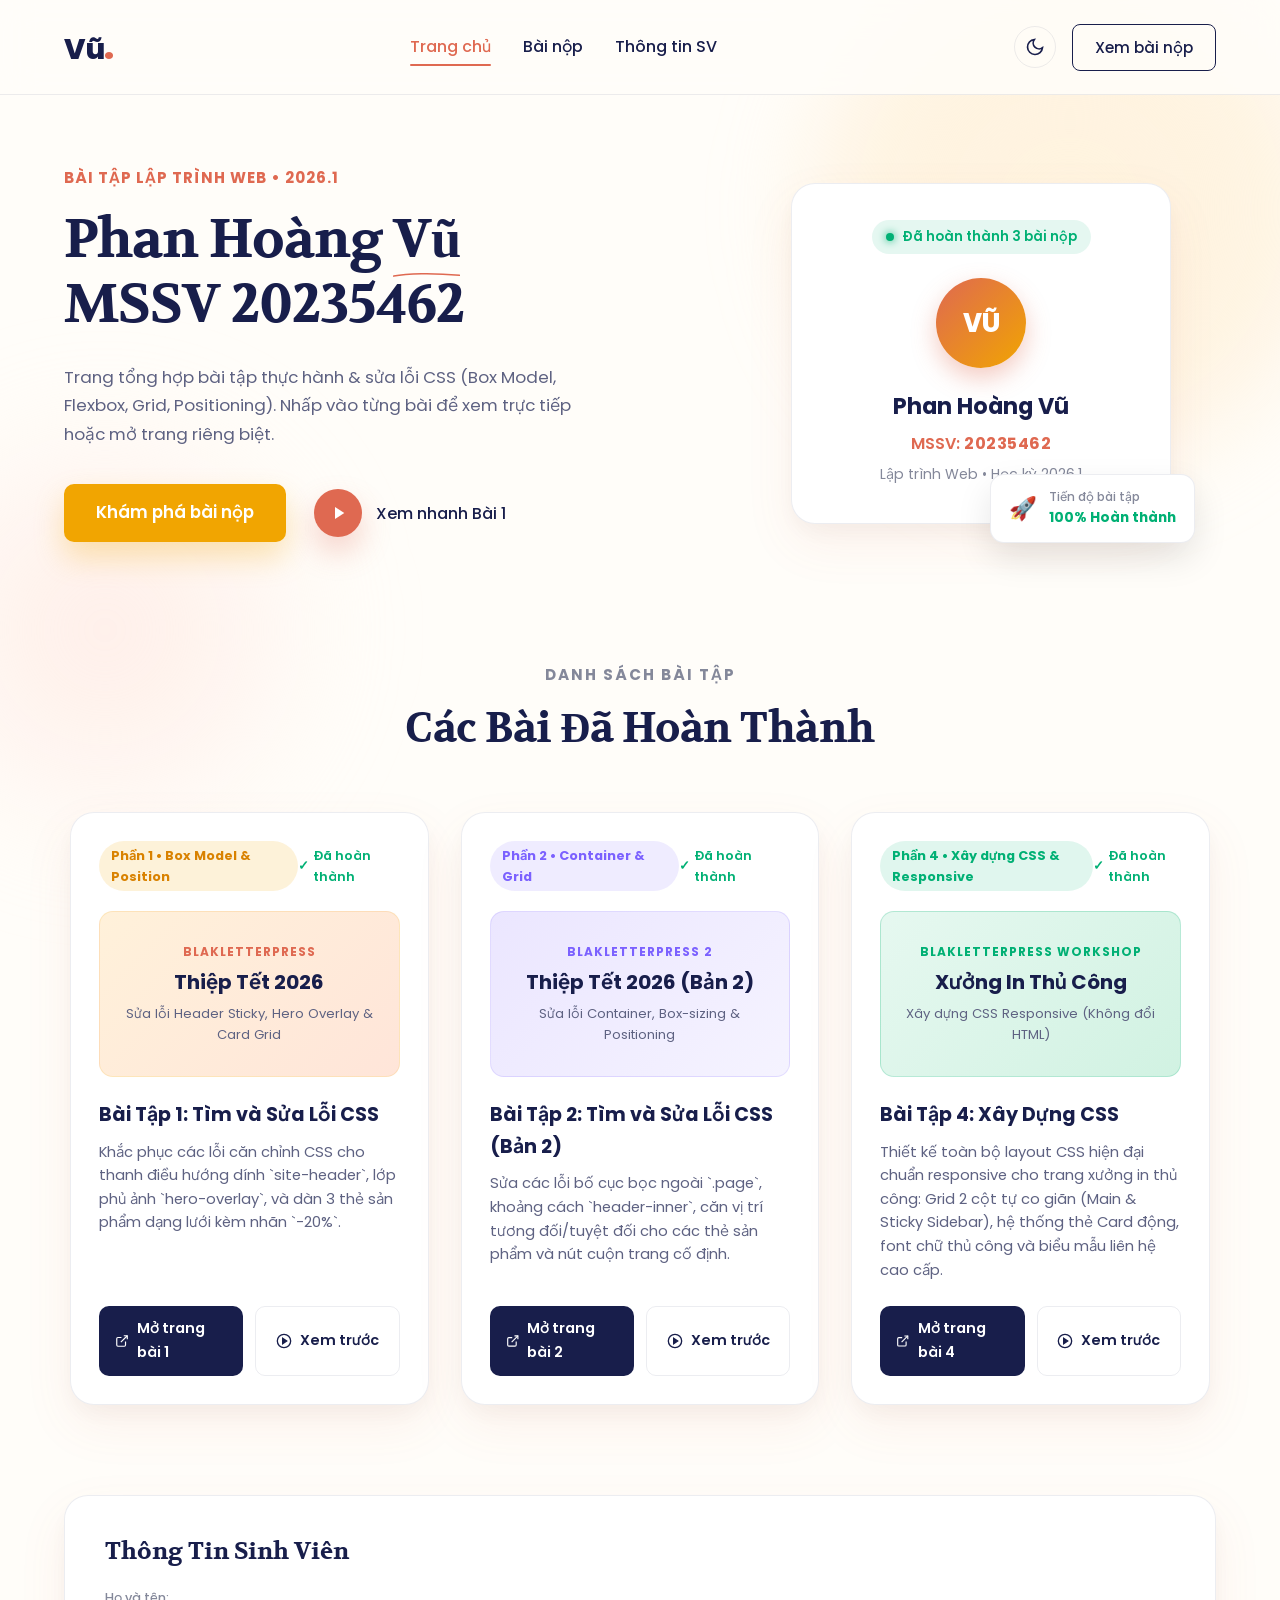
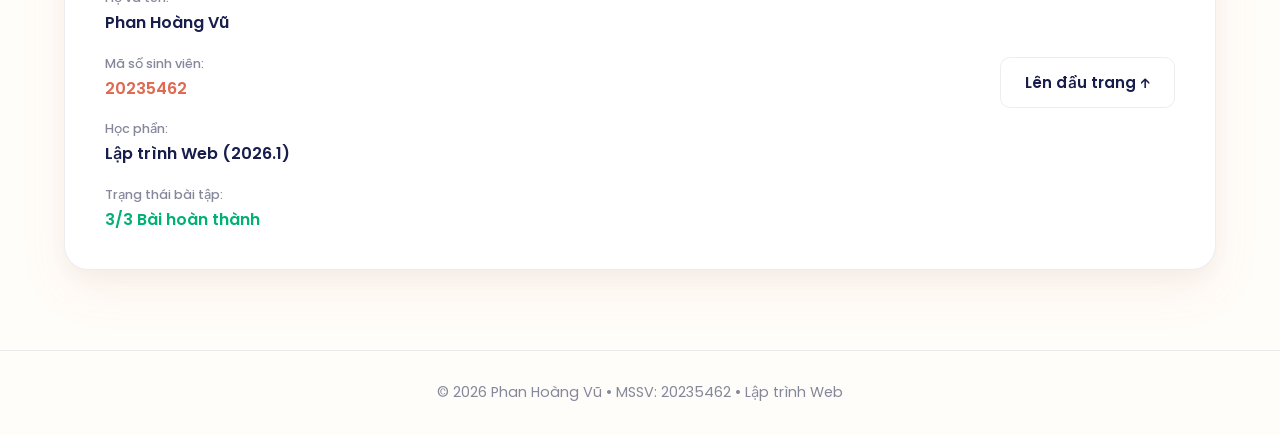
==== commit f00de899: "bai 4" ====
--- a/index.html
+++ b/index.html
@@ -96,7 +96,7 @@
                     <div class="card-glow-bg"></div>
                     <div class="student-badge-top">
                         <span class="dot-status"></span>
-                        <span>Đã hoàn thành 2 bài nộp</span>
+                        <span>Đã hoàn thành 3 bài nộp</span>
                     </div>
                     
                     <div class="student-avatar-large">
@@ -204,6 +204,47 @@
                             <span>Mở trang bài 2</span>
                         </a>
                         <button class="btn-card-preview" onclick="openPreviewModal('./Bai tap 2 Tim va sua loi CSS/index.html', 'Bài Tập 2: Sửa Lỗi CSS Layout (Bản 2)')">
+                            <svg viewBox="0 0 24 24" fill="none" stroke="currentColor" stroke-width="2">
+                                <circle cx="12" cy="12" r="10"></circle>
+                                <polygon points="10 8 16 12 10 16 10 8" fill="currentColor"></polygon>
+                            </svg>
+                            <span>Xem trước</span>
+                        </button>
+                    </div>
+                </div>
+
+                <!-- Assignment 4 -->
+                <div class="assignment-card">
+                    <div class="card-badge-header">
+                        <span class="pill-badge pill-emerald">Phần 4 &bull; Xây dựng CSS & Responsive</span>
+                        <span class="status-pill done">Đã hoàn thành</span>
+                    </div>
+
+                    <div class="card-visual-box visual-emerald">
+                        <div class="visual-inner">
+                            <div class="visual-tag">Blakletterpress Workshop</div>
+                            <h4>Xưởng In Thủ Công</h4>
+                            <p>Xây dựng CSS Responsive (Không đổi HTML)</p>
+                        </div>
+                    </div>
+
+                    <div class="card-body">
+                        <h3 class="card-title">Bài Tập 4: Xây Dựng CSS</h3>
+                        <p class="card-text">
+                            Thiết kế toàn bộ layout CSS hiện đại chuẩn responsive cho trang xưởng in thủ công: Grid 2 cột tự co giãn (Main & Sticky Sidebar), hệ thống thẻ Card động, font chữ thủ công và biểu mẫu liên hệ cao cấp.
+                        </p>
+                    </div>
+
+                    <div class="card-footer-actions">
+                        <a href="./Bai%20tap%204%20Xay%20dung%20CSS/trang-goc.html" target="_blank" class="btn-card-open">
+                            <svg viewBox="0 0 24 24" fill="none" stroke="currentColor" stroke-width="2">
+                                <path d="M18 13v6a2 2 0 0 1-2 2H5a2 2 0 0 1-2-2V8a2 2 0 0 1 2-2h6"></path>
+                                <polyline points="15 3 21 3 21 9"></polyline>
+                                <line x1="10" y1="14" x2="21" y2="3"></line>
+                            </svg>
+                            <span>Mở trang bài 4</span>
+                        </a>
+                        <button class="btn-card-preview" onclick="openPreviewModal('./Bai tap 4 Xay dung CSS/trang-goc.html', 'Bài Tập 4: Xây Dựng CSS Responsive')">
                             <svg viewBox="0 0 24 24" fill="none" stroke="currentColor" stroke-width="2">
                                 <circle cx="12" cy="12" r="10"></circle>
                                 <polygon points="10 8 16 12 10 16 10 8" fill="currentColor"></polygon>
@@ -235,7 +276,7 @@
                         </div>
                         <div class="info-item">
                             <span class="info-label">Trạng thái bài tập:</span>
-                            <span class="info-val text-green">2/2 Bài hoàn thành</span>
+                            <span class="info-val text-green">3/3 Bài hoàn thành</span>
                         </div>
                     </div>
                 </div>
--- a/style.css
+++ b/style.css
@@ -542,9 +542,9 @@
 
 .assignment-cards-container {
     display: grid;
-    grid-template-columns: repeat(auto-fit, minmax(340px, 1fr));
-    gap: 36px;
-    max-width: 960px;
+    grid-template-columns: repeat(auto-fit, minmax(320px, 1fr));
+    gap: 32px;
+    max-width: 1140px;
     margin: 0 auto;
 }
 
@@ -584,6 +584,11 @@
 .pill-badge.pill-purple {
     background: rgba(123, 97, 255, 0.12);
     color: var(--accent-purple);
+}
+
+.pill-badge.pill-emerald {
+    background: rgba(0, 176, 116, 0.12);
+    color: var(--accent-green);
 }
 
 .status-pill {
@@ -623,6 +628,15 @@
     background: linear-gradient(135deg, rgba(123, 97, 255, 0.15) 0%, rgba(79, 70, 229, 0.15) 100%);
 }
 
+.card-visual-box.visual-emerald {
+    background: linear-gradient(135deg, #E6F8F0 0%, #D1F2E2 100%);
+    border-color: rgba(0, 176, 116, 0.2);
+}
+
+body.dark-theme .card-visual-box.visual-emerald {
+    background: linear-gradient(135deg, rgba(0, 176, 116, 0.15) 0%, rgba(16, 185, 129, 0.15) 100%);
+}
+
 .visual-inner .visual-tag {
     font-size: 0.75rem;
     font-weight: 700;
@@ -634,6 +648,10 @@
 
 .visual-purple .visual-tag {
     color: var(--accent-purple);
+}
+
+.visual-emerald .visual-tag {
+    color: var(--accent-green);
 }
 
 .visual-inner h4 {
